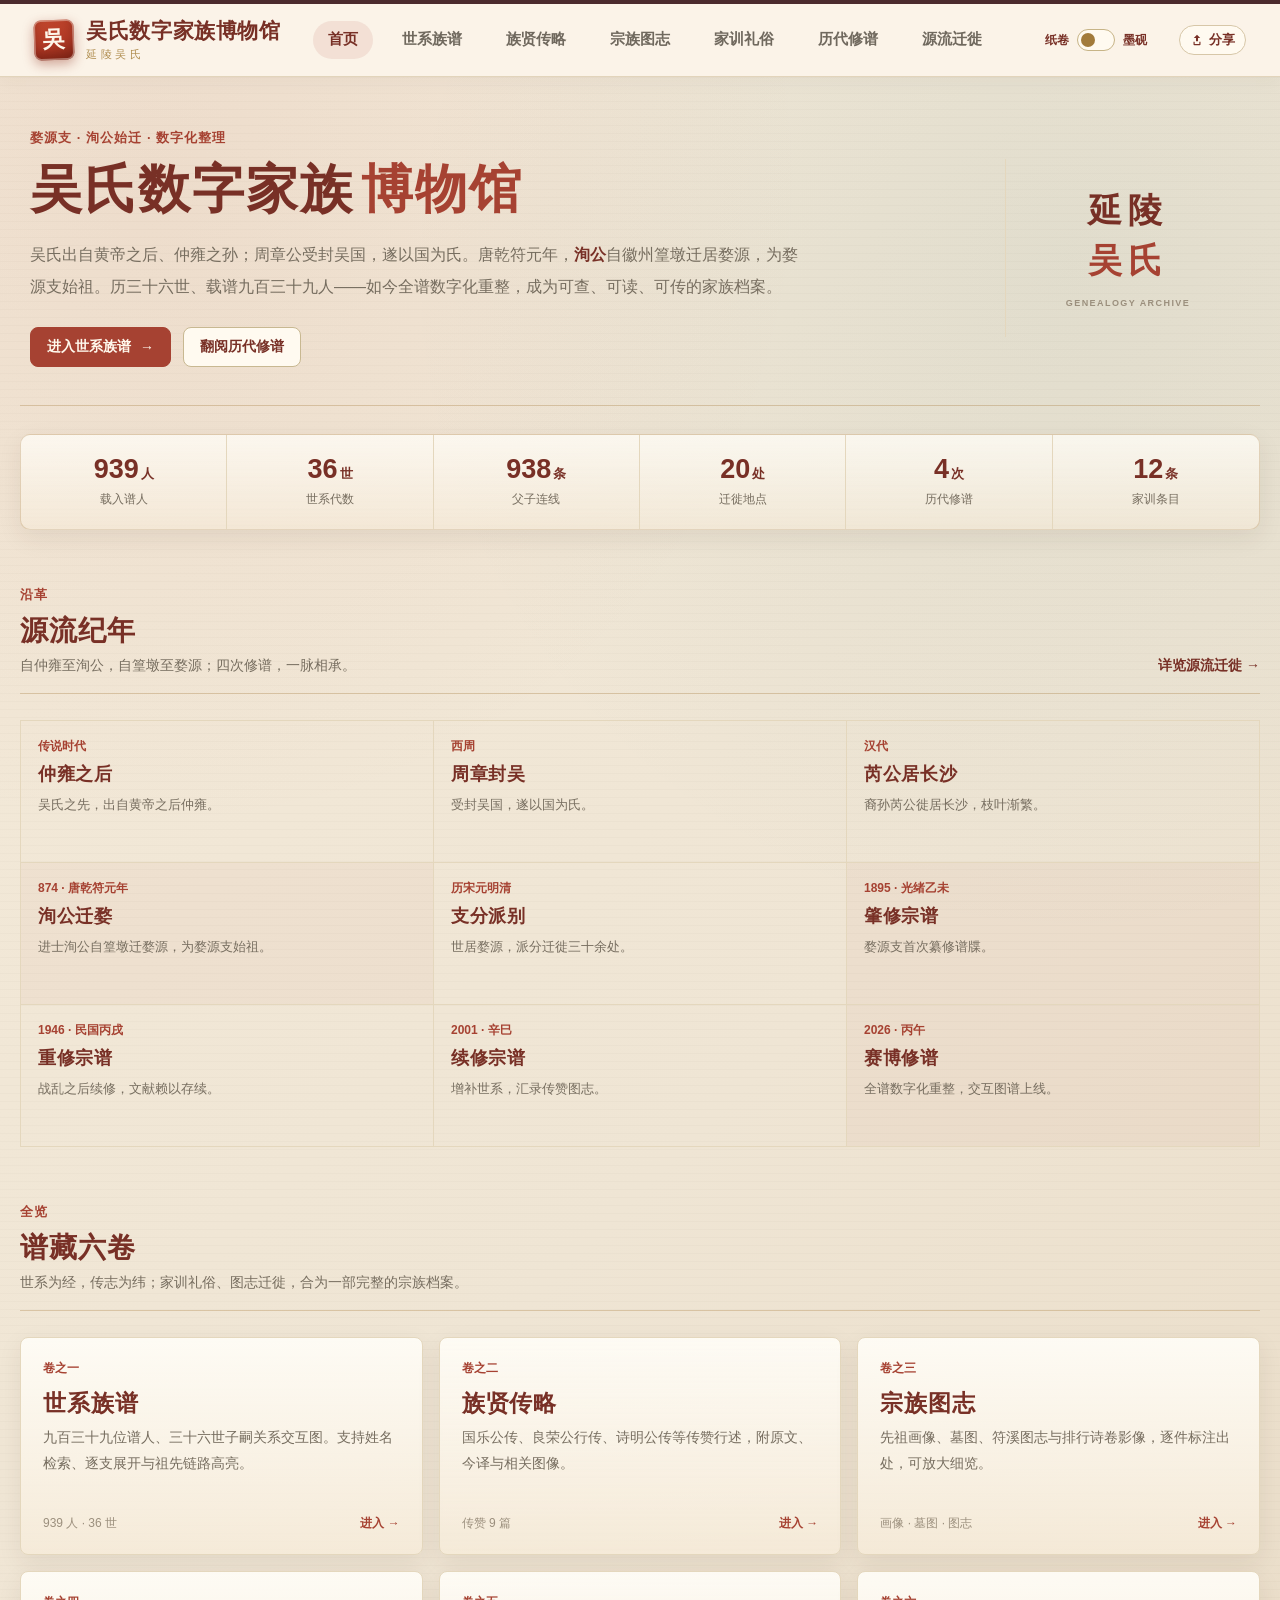
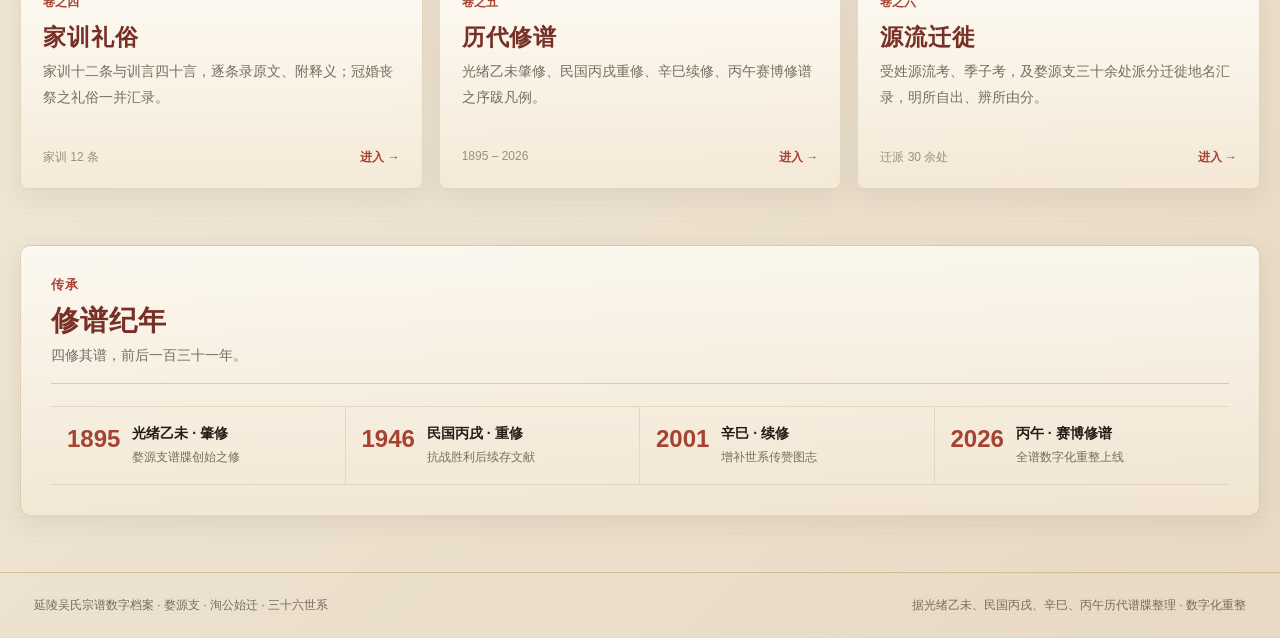
==== index.html @ 0cdc85b2 "统一两套皮肤的品牌名称与标题" ====
<!doctype html>
<html lang="zh-CN">
<head>
  <meta charset="utf-8" />
  <meta name="viewport" content="width=device-width, initial-scale=1" />
  <title>族谱人物子嗣关系交互图</title>
  <link rel="icon" href="assets/wu-genealogy-mark.svg?v=20260805" type="image/svg+xml" />
  <link rel="stylesheet" href="assets/zongpu.css?v=20260710-mobile-toolbar" />
  <link rel="stylesheet" href="assets/mobile-nav.css?v=20260818-nav-v3" />
  <link rel="stylesheet" href="assets/paper-brand.css?v=20260928" />
  <script defer src="assets/site-tools.js?v=20260928"></script>
  <script defer src="assets/skin-switcher.js?v=20260928"></script>
  <script>if (!location.search && !location.hash) location.replace("./home.html");</script>
</head>
<body>

  <header class="site-header">
    <div class="site-header-inner">
      <a class="site-brand paper-brand" href="./home.html" aria-label="吴氏数字家族博物馆首页"><span class="paper-brand-seal" aria-hidden="true">吳</span><span class="paper-brand-copy"><strong>吴氏数字家族博物馆</strong><small>延陵吴氏</small></span></a>
      <nav class="site-nav" aria-label="站点一级目录">
        <a class="nav-link" href="./home.html">首页</a><a class="nav-link active" href="./index.html?view=tree" aria-current="page">世系族谱</a><a class="nav-link" href="./biographies.html">族贤传略</a><a class="nav-link" href="./image_archive.html">宗族图志</a><a class="nav-link" href="./family_customs.html">家训礼俗</a><a class="nav-link" href="./revisions.html">历代修谱</a><a class="nav-link" href="./source_migration.html">源流迁徙</a>
      </nav>
    </div>
  </header>
  <div class="app detail-hidden" id="app">
    <aside class="sidebar" id="sidebarPane">
      <div class="side-inner">
        <div class="side-header">
          <h1>族谱人物子嗣关系交互图</h1>
          <button id="sidebarCollapseBtn" class="icon-button" title="收起人物搜索" aria-label="收起人物搜索"><span aria-hidden="true"><svg viewBox="0 0 24 24" fill="none" stroke="currentColor" stroke-width="2" stroke-linecap="round" stroke-linejoin="round"><path d="m15 18-6-6 6-6"/></svg></span></button>
        </div>
        <p>节点只显示姓名与 ID。单击任意有子嗣的节点即可展开或收起其子节点；选中人物的祖先链路会以流动线条标出。</p>
        <input id="search" class="search" placeholder="搜索姓名或 ID" autocomplete="off" />
        <div class="results" id="results"></div>
        <h2>图例</h2>
        <div class="legend">
          <span><i class="swatch"></i>父子关系</span>
          <span><i class="swatch flow"></i>选中人物的世系链路</span>
          <span><i class="swatch adoption"></i>过继关系</span>
          <span><i class="swatch warn"></i>父 ID 有多个候选时的推定连线</span>
        </div>
      </div>
    </aside>
    <main>
      <div class="canvas-meta" id="canvasMeta"></div>
      <div class="canvas-command-bar">
      <div class="canvas-actions" aria-label="画布快照下载">
        <button id="downloadPngBtn" title="下载当前展开节点的完整高清 PNG" aria-label="PNG 快照">
          <span class="button-label">PNG 快照</span>
          <span class="mobile-icon" aria-hidden="true"><svg viewBox="0 0 24 24" fill="none" stroke-width="1.35" stroke-linecap="round" stroke-linejoin="round"><rect x="4.8" y="5.4" width="14.4" height="13.2" rx="2.4"/><circle cx="8.8" cy="9.2" r="1.15"/><path d="M7.1 16.1l3.2-3.4 2.4 2.5 1.8-2.1 2.8 3"/></svg></span>
        </button>
        <button id="downloadPdfBtn" title="下载当前展开节点的完整高清 PDF" aria-label="PDF 快照">
          <span class="button-label">PDF 快照</span>
          <span class="mobile-icon" aria-hidden="true"><svg viewBox="0 0 24 24" fill="none" stroke-width="1.35" stroke-linecap="round" stroke-linejoin="round"><path d="M7.2 4.6h7.1L18.8 9v10.4H7.2z"/><path d="M14.3 4.6V9h4.5"/><path d="M9.6 12.6h5.4"/><path d="M9.6 15.4h4.2"/></svg></span>
        </button>
      </div>
      <span class="mobile-command-divider" aria-hidden="true"></span>
      <div class="toolbar canvas-toolbar" aria-label="画布操作">
        <button id="viewModeBtn" title="切换为自上而下的纵向展开视图" aria-label="切换视图" aria-pressed="false">
          <span class="button-label">纵向视图</span>
          <span class="mobile-icon" aria-hidden="true"><svg viewBox="0 0 24 24" fill="none" stroke-width="1.8" stroke-linecap="round" stroke-linejoin="round"><rect x="9" y="3.5" width="6" height="4" rx="1.2"/><rect x="4" y="16.5" width="6" height="4" rx="1.2"/><rect x="14" y="16.5" width="6" height="4" rx="1.2"/><path d="M12 7.5v5.5"/><path d="M7 16.5V13h10v3.5"/></svg></span>
        </button>
        <button id="fitBtn" title="让当前可见图谱适配画布" aria-label="适配画布">
          <span class="button-label">适配</span>
          <span class="mobile-icon" aria-hidden="true"><svg viewBox="0 0 24 24" fill="none" stroke-width="1.8" stroke-linecap="round" stroke-linejoin="round"><path d="M8 4H5.8A1.8 1.8 0 0 0 4 5.8V8"/><path d="M16 4h2.2A1.8 1.8 0 0 1 20 5.8V8"/><path d="M20 16v2.2a1.8 1.8 0 0 1-1.8 1.8H16"/><path d="M8 20H5.8A1.8 1.8 0 0 1 4 18.2V16"/><rect x="8.2" y="8.2" width="7.6" height="7.6" rx="1.3"/></svg></span>
        </button>
        <button id="stepExpandBtn" title="按世代顺序逐级展开下一代节点" aria-label="逐级展开">
          <span class="button-label">逐级展开</span>
          <span class="mobile-icon" aria-hidden="true"><svg viewBox="0 0 24 24" fill="none" stroke-width="1.8" stroke-linecap="round" stroke-linejoin="round"><path d="M5 6.5h8"/><path d="M5 12h11"/><path d="M5 17.5h8"/><path d="M16 8.5l3.5 3.5-3.5 3.5"/></svg></span>
        </button>
        <button id="expandBtn" title="展开所有人物节点" aria-label="展开全部">
          <span class="button-label">展开全部</span>
          <span class="mobile-icon" aria-hidden="true"><svg viewBox="0 0 24 24" fill="none" stroke-width="1.8" stroke-linecap="round" stroke-linejoin="round"><path d="M12 5v14"/><path d="M5 12h14"/><path d="M7.5 7.5l-3-3h5.2"/><path d="M16.5 7.5l3-3h-5.2"/><path d="M7.5 16.5l-3 3h5.2"/><path d="M16.5 16.5l3 3h-5.2"/></svg></span>
        </button>
        <button id="collapseBtn" title="折叠到前几代" aria-label="折叠">
          <span class="button-label">折叠</span>
          <span class="mobile-icon" aria-hidden="true"><svg viewBox="0 0 24 24" fill="none" stroke-width="1.8" stroke-linecap="round" stroke-linejoin="round"><path d="M7 12h10"/><path d="M10 8H6V4"/><path d="M14 8h4V4"/><path d="M10 16H6v4"/><path d="M14 16h4v4"/></svg></span>
        </button>
        <button id="rootBtn" title="回到总根节点" aria-label="总览">
          <span class="button-label">总览</span>
          <span class="mobile-icon" aria-hidden="true"><svg viewBox="0 0 24 24" fill="none" stroke-width="1.8" stroke-linecap="round" stroke-linejoin="round"><path d="M4.5 11.5 12 5l7.5 6.5"/><path d="M6.5 10.5v8h11v-8"/><path d="M10 18.5v-5h4v5"/></svg></span>
        </button>
      </div>
      </div>
      <button id="sidebarOpenBtn" class="sidebar-open icon-button" title="打开人物搜索" aria-label="打开人物搜索">
        <span class="sidebar-open-arrow" aria-hidden="true">›</span>
        <span class="sidebar-open-search" aria-hidden="true"><svg viewBox="0 0 24 24" fill="none" stroke="currentColor" stroke-width="2" stroke-linecap="round" stroke-linejoin="round"><circle cx="11" cy="11" r="8"/><path d="m21 21-4.3-4.3"/></svg></span>
      </button>
      <svg id="chart" role="img" aria-label="族谱人物子嗣关系图">
        <g id="viewport"></g>
      </svg>
    </main>
    <aside class="detail" id="detailPane">
      <div class="side-inner">
        <div class="detail-heading">
          <div class="detail-tags" id="detailTags" hidden></div>
          <h1 id="detailTitle">请选择人物</h1>
          <p id="detailMeta">点击图中人物后，这里显示用于核对关系的最小信息。</p>
        </div>
        <div class="lineage-trail" id="detailLineage" hidden></div>
        <div class="stats overview-stats" id="overviewStats" hidden></div>
        <div class="longevity-records" id="longevityRecordsPanel" hidden></div>
        <div class="daughter-records" id="daughterRecordsPanel" hidden></div>
        <div class="overview-list" id="spouseSurnamePanel" hidden></div>
        <div class="overview-chart" id="generationChart" hidden></div>
        <div id="detailNotice"></div>
        <div class="detail-actions" id="detailActions" hidden></div>
        <dl id="detailFields"></dl>
      </div>
    </aside>
  </div>
  <div class="hover-card" id="hoverCard" role="tooltip"></div>
  <div class="modal-backdrop" id="migrationModal" hidden>
    <div class="migration-modal" role="dialog" aria-modal="true" aria-labelledby="migrationModalTitle">
      <div class="modal-header">
        <div>
          <h1 id="migrationModalTitle">子孙迁移分布散落地</h1>
          <p>根据“葬地/向”和“事迹”字段中可识别的迁居、任职、葬地等信息做示意统计。</p>
        </div>
        <button id="migrationCloseBtn" class="icon-button" title="关闭迁徙地图" aria-label="关闭迁徙地图"><span aria-hidden="true">×</span></button>
      </div>
      <div class="migration-layout">
        <section class="migration-map-card">
          <div class="migration-map-toolbar">
            <p>滚轮缩放、按住拖拽平移；点击圆点查看人物明细。</p>
            <div class="map-tools" aria-label="地图缩放工具">
              <button class="map-tool" id="migrationZoomOutBtn" title="缩小地图" aria-label="缩小地图">−</button>
              <span class="map-scale-indicator" id="migrationZoomLabel">100%</span>
              <button class="map-tool" id="migrationZoomInBtn" title="放大地图" aria-label="放大地图">+</button>
              <button class="map-tool" id="migrationResetMapBtn" title="重置地图视图" aria-label="重置地图视图">⟲</button>
            </div>
          </div>
          <div class="migration-map" id="migrationMap"></div>
          <p class="chart-note">圆点大小代表该地点关联记录数量。底图为本地中国地图示意轮廓，不调用在线地图服务。</p>
        </section>
        <aside class="migration-detail-card">
          <div>
            <h2 id="migrationPlaceTitle">请选择地点</h2>
            <div class="migration-summary" id="migrationSummary"></div>
          </div>
          <div class="migration-records" id="migrationRecords"></div>
        </aside>
      </div>
    </div>
  </div>

  <script src="assets/zongpu-data.js"></script>
  <script src="assets/zongpu-app.js?v=20260928"></script>
</body>
</html>
---- assets/zongpu.css ----
:root {
      --bg: #efe5d4;
      --canvas: #f6efdf;
      --paper: #fbf6ea;
      --paper-strong: #fffaf0;
      --paper-warm: #f7ecda;
      --ink: #241b14;
      --muted: #766d5f;
      --muted-2: #9b8f7d;
      --panel: #fffaf0;
      --line: #c8b891;
      --line-soft: #e4d7bd;
      --line-strong: #963f2f;
      --accent: #a64232;
      --accent-dark: #783026;
      --accent-2: #286a66;
      --accent-2-soft: #e7f2ef;
      --adoption: #88b8b3;
      --warn: #b56a1c;
      --copper: #b89461;
      --shadow: 0 18px 42px rgba(60, 44, 24, 0.14);
      --shadow-soft: 0 8px 24px rgba(60, 44, 24, 0.09);
      --radius: 10px;
      --font-serif: "Microsoft YaHei", "PingFang SC", "Hiragino Sans GB", "Noto Sans CJK SC", "Source Han Sans SC", Arial, sans-serif;
    }

    * { box-sizing: border-box; }
    body {
      margin: 0;
      display: flex;
      flex-direction: column;
      height: 100vh;
      font-family: var(--font-serif);
      color: var(--ink);
      background:
        radial-gradient(circle at 12% 8%, rgba(166, 66, 50, .08), transparent 28%),
        radial-gradient(circle at 84% 12%, rgba(40, 106, 102, .08), transparent 30%),
        repeating-linear-gradient(0deg, rgba(80, 59, 33, .025) 0 1px, transparent 1px 8px),
        linear-gradient(135deg, #f4ead9 0%, var(--bg) 52%, #e8dac4 100%);
      overflow: hidden;
      overscroll-behavior: none;
    }

    .site-header {
      position: relative;
      z-index: 12;
      flex: 0 0 auto;
      border-top: 4px solid #4b2a2d;
      border-bottom: 1px solid rgba(209, 190, 156, .58);
      background: #fbf3e8;
      box-shadow: 0 6px 16px rgba(60, 44, 24, .035);
    }

    .site-header-inner {
      display: flex;
      align-items: center;
      gap: 32px;
      min-height: 72px;
      padding: 14px 34px 15px;
    }

    .site-brand {
      flex: 0 0 auto;
      color: var(--accent-dark);
      font-size: 24px;
      font-weight: 820;
      letter-spacing: .03em;
      white-space: nowrap;
    }

    .app {
      display: grid;
      --sidebar-width: 315px;
      --detail-width: 300px;
      grid-template-columns: var(--sidebar-width) minmax(0, 1fr) var(--detail-width);
      grid-template-rows: minmax(0, 1fr);
      flex: 1 1 auto;
      min-height: 0;
      background: rgba(251, 246, 234, .78);
    }

    .app.detail-hidden {
      --detail-width: 0;
    }

    .app.root-detail:not(.detail-hidden) {
      --detail-width: 500px;
    }

    .app.sidebar-hidden {
      --sidebar-width: 0;
    }

    aside {
      background:
        linear-gradient(180deg, rgba(255, 253, 247, .92), rgba(247, 236, 218, .78)),
        repeating-linear-gradient(90deg, rgba(116, 88, 48, .025) 0 1px, transparent 1px 7px),
        var(--panel);
      border-right: 1px solid var(--line-soft);
      box-shadow: var(--shadow);
      z-index: 3;
      overflow: auto;
    }

    .detail {
      border-right: 0;
      border-left: 1px solid var(--line-soft);
      box-shadow: -16px 0 38px rgba(61, 45, 25, .08);
    }

    .app.detail-hidden .detail {
      display: none;
    }

    .app.sidebar-hidden .sidebar {
      visibility: hidden;
      pointer-events: none;
      overflow: hidden;
    }

    .side-inner { padding: 22px 20px 30px; }

    .side-header {
      display: flex;
      align-items: flex-start;
      gap: 10px;
      padding-bottom: 12px;
      border-bottom: 1px solid rgba(184, 148, 97, .3);
    }

    .side-header h1 {
      flex: 1;
    }

    .sidebar .side-header h1 {
      color: var(--accent-dark);
    }

    .site-nav {
      display: flex;
      flex-wrap: wrap;
      gap: 14px;
      margin: 0;
      padding: 0;
    }

    .site-nav a,
    .site-nav button {
      appearance: none;
      position: relative;
      display: inline-flex;
      align-items: center;
      justify-content: center;
      min-height: 38px;
      padding: 9px 15px;
      border: 1px solid transparent;
      border-radius: 999px;
      background: transparent;
      color: rgba(88, 82, 71, .86);
      font: inherit;
      font-size: 15px;
      font-weight: 760;
      line-height: 1;
      text-decoration: none;
      white-space: nowrap;
      letter-spacing: 0;
      box-shadow: none;
      transition: color .18s ease, background .18s ease, border-color .18s ease;
    }

    .site-nav a:hover {
      border-color: transparent;
      background: rgba(166, 66, 50, .06);
      color: var(--accent-dark);
    }

    .site-nav a.active {
      border-color: transparent;
      background: rgba(166, 66, 50, .10);
      color: var(--accent-dark);
    }

    .site-nav button {
      cursor: default;
      opacity: .78;
    }

    .detail .side-inner {
      padding: 24px 28px 32px;
    }

    .app.root-detail .detail .side-inner {
      padding-right: 32px;
      padding-left: 32px;
    }

    .detail-heading {
      position: relative;
      margin-bottom: 18px;
      padding-bottom: 14px;
    }

    .detail-heading::after {
      content: "";
      position: absolute;
      left: 0;
      bottom: 0;
      width: 54px;
      height: 3px;
      border-radius: 999px;
      background: linear-gradient(90deg, var(--accent), rgba(184, 148, 97, .46));
    }

    .detail-tags {
      display: flex;
      flex-wrap: wrap;
      align-items: center;
      gap: 10px;
      margin-bottom: 16px;
    }

    .detail-tags[hidden] {
      display: none;
    }

    .detail-tag {
      display: inline-flex;
      align-items: center;
      min-height: 28px;
      padding: 5px 12px;
      border-radius: 999px;
      font-size: 13px;
      font-weight: 760;
      line-height: 1;
      white-space: nowrap;
    }

    .detail-tag.generation {
      background: var(--accent-2);
      color: #fffaf0;
      box-shadow: 0 6px 14px rgba(40, 106, 102, .16);
    }

    .detail-tag.id {
      background: rgba(142, 154, 170, .12);
      color: #8896a7;
      font-family: var(--font-serif);
      letter-spacing: .01em;
    }

    #detailTitle {
      margin-bottom: 10px;
      padding-bottom: 0;
      color: var(--ink);
    }

    #detailMeta {
      margin: 0;
      color: var(--muted);
      font-size: 14px;
      line-height: 1.6;
    }

    .lineage-trail {
      display: flex;
      flex-wrap: wrap;
      align-items: center;
      gap: 7px 9px;
      margin: 4px 0 18px;
      padding: 12px 0 14px;
      border-top: 1px solid rgba(184, 148, 97, .26);
    }

    .lineage-trail[hidden] {
      display: none;
    }

    .detail-actions {
      display: flex;
      align-items: center;
      gap: 10px;
      margin: 14px 0 22px;
    }

    .detail-actions[hidden] {
      display: none;
    }

    .biography-link {
      display: inline-flex;
      align-items: center;
      justify-content: center;
      gap: 8px;
      flex: 1 1 0;
      min-width: 0;
      min-height: 40px;
      max-width: 100%;
      padding: 9px 12px;
      border: 1px solid rgba(166, 66, 50, .12);
      border-radius: 999px;
      background: rgba(166, 66, 50, .10);
      color: var(--accent-dark);
      font-size: 13px;
      font-weight: 760;
      line-height: 1.35;
      text-decoration: none;
      box-shadow: none;
      transition: border-color .18s ease, background .18s ease, transform .18s ease, box-shadow .18s ease;
    }

    .biography-link span {
      flex: 0 0 auto;
      min-width: 0;
      overflow: hidden;
      color: currentColor;
      font-size: 13px;
      font-weight: 780;
      text-overflow: ellipsis;
      white-space: nowrap;
    }

    .biography-link strong {
      min-width: 0;
      overflow: hidden;
      color: currentColor;
      font-weight: 780;
      text-overflow: ellipsis;
      white-space: nowrap;
    }

    .biography-link::after {
      content: "";
      flex: 0 0 auto;
      width: 8px;
      height: 8px;
      border-top: 1.4px solid currentColor;
      border-right: 1.4px solid currentColor;
      opacity: .72;
      transform: rotate(45deg) translate(-1px, 1px);
    }

    .biography-link:hover {
      border-color: rgba(166, 66, 50, .20);
      background: rgba(166, 66, 50, .14);
      box-shadow: 0 8px 18px rgba(166, 66, 50, .055);
      transform: translateY(-1px);
    }

    .biography-link:focus-visible {
      outline: 2px solid rgba(166, 66, 50, .24);
      outline-offset: 3px;
    }

    .lineage-chip {
      appearance: none;
      min-height: 0;
      padding: 0;
      border: 0;
      border-radius: 0;
      background: transparent;
      box-shadow: none;
      color: var(--accent-2);
      font-size: 13px;
      font-weight: 680;
      line-height: 1.45;
      cursor: pointer;
      white-space: nowrap;
    }

    .lineage-chip:hover {
      color: var(--accent);
      background: transparent;
      border: 0;
      transform: none;
    }

    .lineage-chip.current {
      color: var(--ink);
      cursor: default;
    }

    .lineage-chip.current:hover {
      color: var(--ink);
    }

    .lineage-separator {
      color: #92a0ad;
      font-size: 15px;
      line-height: 1;
      user-select: none;
    }

    .icon-button {
      display: inline-grid;
      place-items: center;
      width: 32px;
      height: 32px;
      flex: 0 0 auto;
      min-height: 32px;
      padding: 0;
      border-radius: 9px;
      line-height: 1;
    }

    .icon-button span {
      display: grid;
      place-items: center;
      width: 100%;
      height: 100%;
      font-size: 18px;
      line-height: 32px;
      color: var(--accent);
      font-family: Arial, "Helvetica Neue", sans-serif;
      font-weight: 700;
      transform: translateY(-.5px);
    }

    #sidebarCollapseBtn span,
    #sidebarOpenBtn span {
      transform: translateY(-.5px);
    }

    #sidebarOpenBtn .sidebar-open-search {
      display: none;
    }

    #sidebarOpenBtn .sidebar-open-search svg {
      width: 18px;
      height: 18px;
    }

    #sidebarCollapseBtn svg {
      width: 18px;
      height: 18px;
    }

    aside::-webkit-scrollbar,
    .migration-records::-webkit-scrollbar {
      width: 8px;
      height: 8px;
    }

    aside::-webkit-scrollbar-thumb,
    .migration-records::-webkit-scrollbar-thumb {
      border-radius: 999px;
      background: rgba(184, 148, 97, .38);
    }

    aside::-webkit-scrollbar-track,
    .migration-records::-webkit-scrollbar-track {
      background: rgba(247, 236, 218, .52);
    }

    h1 {
      margin: 0 0 10px;
      font-size: 22px;
      line-height: 1.25;
      letter-spacing: 0;
      color: var(--ink);
    }

    h2 {
      margin: 22px 0 10px;
      font-size: 14px;
      letter-spacing: 0;
      color: var(--accent);
      font-weight: 760;
    }

    p {
      margin: 8px 0;
      color: var(--muted);
      font-size: 13px;
      line-height: 1.65;
    }

    .stats {
      display: grid;
      grid-template-columns: repeat(2, minmax(0, 1fr));
      gap: 10px;
      margin: 16px 0;
    }

    .overview-stats[hidden] {
      display: none;
    }

    .overview-chart[hidden] {
      display: none;
    }

    .longevity-records[hidden],
    .overview-list[hidden],
    .daughter-records[hidden] {
      display: none;
    }

    .stat {
      position: relative;
      overflow: hidden;
      border: 1px solid var(--line-soft);
      border-radius: var(--radius);
      padding: 12px 13px;
      background:
        linear-gradient(180deg, rgba(255, 253, 247, .92), rgba(250, 242, 225, .9)),
        var(--paper-strong);
      min-height: 72px;
      box-shadow: 0 1px 0 rgba(255, 255, 255, .74) inset, var(--shadow-soft);
    }

    .stat::before {
      content: "";
      position: absolute;
      left: 0;
      top: 0;
      right: 0;
      height: 3px;
      background: linear-gradient(90deg, var(--accent), rgba(184, 148, 97, .42));
      opacity: .78;
    }

    .stat strong {
      display: block;
      font-size: 21px;
      line-height: 1.1;
      color: var(--ink);
    }

    .stat span {
      display: block;
      margin-top: 5px;
      color: var(--muted);
      font-size: 12px;
    }

    .stat-button {
      width: 100%;
      text-align: left;
      appearance: none;
    }

    .stat-button strong,
    .stat-button span,
    .stat-button em {
      pointer-events: none;
    }

    .stat-button:hover {
      background:
        linear-gradient(180deg, #fff8e9, #f8ead2);
      border-color: rgba(166, 66, 50, .42);
      color: var(--ink);
    }

    .stat-hint {
      display: block;
      margin-top: 4px;
      color: var(--accent-2);
      font-size: 11px;
      font-style: normal;
    }

    .overview-chart {
      border-top: 1px solid var(--line-soft);
      padding: 16px 0 8px;
      margin: 6px 0 14px;
      position: relative;
    }

    .overview-chart h2 {
      margin-top: 0;
    }

    .overview-chart svg {
      width: 100%;
      height: auto;
      min-height: 170px;
      background:
        linear-gradient(rgba(184, 148, 97, .045) 1px, transparent 1px),
        linear-gradient(90deg, rgba(184, 148, 97, .045) 1px, transparent 1px),
        var(--paper-strong);
      background-size: 24px 24px;
      border: 1px solid var(--line-soft);
      border-radius: var(--radius);
      cursor: default;
      touch-action: auto;
      box-shadow: inset 0 0 0 1px rgba(255, 255, 255, .55);
    }

    .chart-axis {
      stroke: #d1c09d;
      stroke-width: 1;
    }

    .chart-grid {
      stroke: var(--line-soft);
      stroke-width: 1;
      opacity: .72;
    }

    .chart-line {
      fill: none;
      stroke: var(--accent-2);
      stroke-width: 2.5;
      stroke-linecap: round;
      stroke-linejoin: round;
    }

    .chart-point {
      fill: #fffdf8;
      stroke: var(--accent-2);
      stroke-width: 2;
      transition: fill .12s ease, stroke-width .12s ease;
    }

    .chart-point.chart-active {
      fill: var(--accent);
      stroke-width: 3;
    }

    .chart-hit {
      fill: transparent;
      cursor: pointer;
      pointer-events: all;
    }

    .chart-crosshair {
      stroke: var(--accent);
      stroke-width: 1.2;
      stroke-dasharray: 4 4;
      opacity: 0;
      pointer-events: none;
      transition: opacity .12s ease;
    }

    .chart-crosshair.visible {
      opacity: .75;
    }

    .chart-label {
      fill: var(--muted);
      font-size: 10px;
      letter-spacing: 0;
    }

    .chart-tooltip {
      position: absolute;
      z-index: 2;
      display: none;
      min-width: 96px;
      padding: 7px 9px;
      border: 1px solid var(--line);
      border-radius: 8px;
      background: rgba(255, 250, 240, .98);
      box-shadow: var(--shadow-soft);
      color: var(--muted);
      font-size: 12px;
      pointer-events: none;
    }

    .chart-tooltip.visible {
      display: block;
    }

    .chart-tooltip strong {
      display: block;
      color: var(--ink);
      font-size: 14px;
      line-height: 1.25;
    }

    .chart-note {
      margin: 8px 0 0;
      color: var(--muted);
      font-size: 12px;
      line-height: 1.45;
    }

    .longevity-records,
    .overview-list,
    .daughter-records {
      border-top: 1px solid var(--line-soft);
      padding: 14px 0 8px;
      margin: 4px 0 12px;
    }

    .longevity-records h2,
    .overview-list h2,
    .daughter-records h2 {
      margin-top: 0;
    }

    .surname-ranks {
      display: grid;
      gap: 8px;
    }

    .surname-rank {
      display: grid;
      grid-template-columns: 42px minmax(0, 1fr) 32px;
      align-items: center;
      gap: 8px;
      color: var(--muted);
      font-size: 12px;
    }

    .surname-rank b {
      color: var(--ink);
      font-size: 14px;
    }

    .surname-bar {
      height: 8px;
      overflow: hidden;
      border-radius: 999px;
      background: #e6d8bc;
    }

    .surname-bar i {
      display: block;
      height: 100%;
      border-radius: inherit;
      background: var(--accent-2);
    }

    .daughter-table {
      display: grid;
      gap: 6px;
      margin-top: 10px;
    }

    .daughter-row {
      display: grid;
      grid-template-columns: 40px minmax(0, 1fr) 42px;
      gap: 8px;
      padding: 8px;
      border: 1px solid var(--line-soft);
      border-radius: 8px;
      background: rgba(255, 250, 240, .82);
      font-size: 12px;
    }

    .daughter-row.header {
      padding: 0 4px;
      border: 0;
      background: transparent;
      color: var(--muted);
      font-size: 11px;
    }

    .daughter-person b {
      display: block;
      color: var(--ink);
      font-size: 13px;
    }

    .daughter-person small {
      display: block;
      color: var(--muted);
      font-size: 11px;
    }

    .daughter-count {
      color: var(--accent-2);
      font-weight: 700;
      text-align: right;
    }

    .daughter-bio {
      grid-column: 1 / -1;
      color: var(--muted);
      line-height: 1.45;
      white-space: pre-wrap;
      overflow-wrap: anywhere;
    }

    .longevity-table {
      display: grid;
      gap: 6px;
      margin-top: 10px;
    }

    .longevity-row {
      display: grid;
      grid-template-columns: 42px minmax(0, 1fr) 50px;
      gap: 8px;
      padding: 8px;
      border: 1px solid var(--line-soft);
      border-radius: 8px;
      background: rgba(255, 250, 240, .82);
      font-size: 12px;
    }

    .longevity-row.header {
      padding: 0 4px;
      border: 0;
      background: transparent;
      color: var(--muted);
      font-size: 11px;
    }

    .longevity-person b {
      display: block;
      color: var(--ink);
      font-size: 13px;
    }

    .longevity-person small {
      display: block;
      color: var(--muted);
      font-size: 11px;
    }

    .longevity-age {
      color: var(--accent-2);
      font-weight: 700;
      text-align: right;
    }

    .longevity-life {
      grid-column: 1 / -1;
      color: var(--muted);
      line-height: 1.45;
      overflow-wrap: anywhere;
    }

    .modal-backdrop[hidden] {
      display: none;
    }

    .modal-backdrop {
      position: fixed;
      inset: 0;
      z-index: 30;
      display: grid;
      place-items: center;
      padding: 20px;
      background:
        radial-gradient(circle at 50% 25%, rgba(166, 66, 50, .12), transparent 34%),
        rgba(31, 24, 18, .42);
      backdrop-filter: blur(2px);
    }

    .migration-modal {
      width: min(1120px, calc(100vw - 40px));
      height: min(760px, calc(100vh - 40px));
      display: grid;
      grid-template-rows: auto minmax(0, 1fr);
      border: 1px solid var(--line);
      border-radius: 14px;
      background:
        linear-gradient(180deg, rgba(255, 250, 240, .97), rgba(248, 239, 224, .96)),
        var(--panel);
      box-shadow: 0 28px 80px rgba(25, 19, 13, .28);
      overflow: hidden;
    }

    .modal-header {
      display: flex;
      align-items: flex-start;
      justify-content: space-between;
      gap: 14px;
      padding: 20px 22px 16px;
      border-bottom: 1px solid var(--line-soft);
      background: linear-gradient(90deg, rgba(166, 66, 50, .045), transparent 56%);
    }

    .modal-header h1 {
      margin-bottom: 4px;
    }

    .modal-header p {
      margin: 0;
    }

    .migration-layout {
      min-height: 0;
      display: grid;
      grid-template-columns: minmax(0, 1.35fr) minmax(320px, .65fr);
      gap: 14px;
      padding: 16px;
      overflow: hidden;
    }

    .migration-map-card,
    .migration-detail-card {
      min-height: 0;
      border: 1px solid var(--line-soft);
      border-radius: 12px;
      background:
        linear-gradient(180deg, rgba(255, 253, 247, .78), rgba(248, 239, 224, .82)),
        var(--paper-strong);
      overflow: hidden;
      box-shadow: var(--shadow-soft);
    }

    .migration-map-card {
      display: grid;
      grid-template-rows: auto minmax(0, 1fr) auto;
      padding: 12px;
      gap: 10px;
    }

    .migration-map-toolbar {
      display: flex;
      align-items: center;
      justify-content: space-between;
      gap: 10px;
      min-width: 0;
    }

    .migration-map-toolbar p {
      margin: 0;
      color: var(--muted);
      font-size: 12px;
      line-height: 1.35;
    }

    .map-tools {
      display: flex;
      align-items: center;
      gap: 6px;
      flex: none;
    }

    .map-tool {
      min-width: 34px;
      height: 32px;
      border: 1px solid var(--line);
      border-radius: 9px;
      background: var(--paper-strong);
      color: var(--accent);
      font-size: 15px;
      font-weight: 750;
      cursor: pointer;
    }

    .map-tool:hover {
      background: #fff4df;
    }

    .migration-map {
      min-height: 0;
      overflow: hidden;
      background:
        radial-gradient(circle at 62% 42%, rgba(40, 106, 102, .06), transparent 32%),
        linear-gradient(rgba(115, 95, 62, .04) 1px, transparent 1px),
        linear-gradient(90deg, rgba(115, 95, 62, .04) 1px, transparent 1px),
        #f7efdf;
      background-size: 34px 34px;
      border: 1px solid var(--line-soft);
      border-radius: 10px;
    }

    .migration-map svg {
      width: 100%;
      height: 100%;
      min-height: 440px;
      cursor: grab;
      touch-action: none;
      user-select: none;
    }

    .migration-map.is-panning svg {
      cursor: grabbing;
    }

    .map-frame {
      fill: rgba(255, 250, 240, .72);
      stroke: #d8c7a6;
      stroke-width: 1;
    }

    .map-region {
      fill: rgba(197, 184, 159, .18);
      stroke: rgba(191, 174, 145, .62);
      stroke-width: 1;
      vector-effect: non-scaling-stroke;
    }

    .map-country {
      fill: rgba(228, 218, 195, .45);
      stroke: rgba(151, 129, 92, .52);
      stroke-width: 1.25;
      vector-effect: non-scaling-stroke;
    }

    .map-island {
      fill: rgba(228, 218, 195, .4);
      stroke: rgba(151, 129, 92, .45);
      stroke-width: 1;
      vector-effect: non-scaling-stroke;
    }

    .map-region-label {
      fill: #aa9a82;
      font-size: 12px;
      font-weight: 650;
      letter-spacing: 0;
      pointer-events: none;
      paint-order: stroke;
      stroke: #f7efdf;
      stroke-width: 4px;
      stroke-linejoin: round;
    }

    .map-scale-indicator {
      font-variant-numeric: tabular-nums;
      min-width: 48px;
      text-align: center;
      color: var(--muted);
      font-size: 12px;
    }

    .migration-place {
      cursor: pointer;
    }

    .migration-place circle {
      fill: rgba(37, 95, 99, .74);
      stroke: #fffaf0;
      stroke-width: 2.5;
      vector-effect: non-scaling-stroke;
      filter: drop-shadow(0 4px 8px rgba(37, 95, 99, .18));
      transition: fill .14s ease, stroke .14s ease, transform .14s ease;
    }

    .migration-place:hover circle,
    .migration-place.active circle {
      fill: var(--accent);
      stroke: #fff4df;
    }

    .migration-place text {
      fill: var(--ink);
      font-size: 12px;
      font-weight: 650;
      paint-order: stroke;
      stroke: #fffaf0;
      stroke-width: 4px;
      stroke-linejoin: round;
      pointer-events: none;
    }

    .migration-detail-card {
      display: grid;
      grid-template-rows: auto minmax(0, 1fr);
      padding: 14px;
    }

    .migration-detail-card h2 {
      margin-top: 0;
    }

    .migration-summary {
      display: grid;
      grid-template-columns: repeat(2, minmax(0, 1fr));
      gap: 8px;
      margin: 10px 0 12px;
    }

    .migration-summary span {
      border: 1px solid var(--line-soft);
      border-radius: 9px;
      padding: 8px;
      background: rgba(255, 250, 240, .82);
      color: var(--muted);
      font-size: 12px;
    }

    .migration-summary b {
      display: block;
      color: var(--ink);
      font-size: 16px;
      line-height: 1.2;
    }

    .migration-records {
      min-height: 0;
      display: grid;
      align-content: start;
      gap: 7px;
      overflow: auto;
      padding-right: 3px;
    }

    .migration-record {
      border: 1px solid var(--line-soft);
      border-radius: 9px;
      padding: 8px;
      background: rgba(255, 250, 240, .82);
      font-size: 12px;
    }

    .migration-record b {
      display: block;
      color: var(--ink);
      font-size: 13px;
    }

    .migration-record small {
      display: block;
      margin: 2px 0 6px;
      color: var(--muted);
    }

    .migration-record em {
      display: inline-block;
      margin-right: 5px;
      padding: 1px 5px;
      border-radius: 999px;
      background: var(--accent-2-soft);
      color: var(--accent-2);
      font-size: 11px;
      font-style: normal;
    }

    .migration-record p {
      margin: 6px 0 0;
      font-size: 12px;
      line-height: 1.45;
    }

    @media (max-width: 980px) {
      .migration-modal {
        height: min(860px, calc(100vh - 28px));
      }
      .migration-layout {
        grid-template-columns: 1fr;
        grid-template-rows: minmax(360px, .95fr) minmax(260px, .75fr);
      }
      .migration-map svg {
        min-height: 340px;
      }
    }

    .toolbar {
      display: flex;
      flex-wrap: wrap;
      gap: 8px;
      margin: 14px 0;
    }

    .canvas-toolbar {
      position: absolute;
      top: 14px;
      right: 18px;
      z-index: 2;
      display: flex;
      flex-wrap: wrap;
      justify-content: flex-end;
      gap: 8px;
      max-width: min(560px, calc(100% - 290px));
      margin: 0;
      padding: 7px;
      background:
        linear-gradient(180deg, rgba(255, 250, 240, .94), rgba(247, 236, 218, .9));
      border: 1px solid var(--line-soft);
      border-radius: 12px;
      box-shadow: var(--shadow);
      backdrop-filter: blur(6px);
    }

    .canvas-toolbar button {
      min-height: 30px;
      padding: 5px 12px;
      font-size: 12px;
      background: rgba(255, 250, 240, .88);
    }

    .canvas-toolbar button[aria-pressed="true"] {
      border-color: var(--accent);
      background: #fff4df;
      color: var(--accent);
      box-shadow: 0 0 0 2px rgba(166, 66, 50, .08) inset;
    }

    .canvas-toolbar button:disabled {
      cursor: default;
      opacity: .46;
      box-shadow: none;
    }

    button, input { font: inherit; }

    button {
      border: 1px solid var(--line);
      background:
        linear-gradient(180deg, rgba(255, 250, 240, .96), rgba(247, 236, 218, .88));
      color: var(--ink);
      border-radius: 10px;
      padding: 8px 10px;
      cursor: pointer;
      min-height: 36px;
      white-space: nowrap;
      box-shadow: 0 1px 0 rgba(255, 255, 255, .66) inset;
      transition: border-color .14s ease, color .14s ease, background .14s ease, transform .14s ease;
    }

    button:hover {
      border-color: var(--accent);
      color: var(--accent);
      background: #fff4df;
      transform: translateY(-1px);
    }

    .search {
      width: 100%;
      border: 1px solid var(--line);
      border-radius: 12px;
      padding: 11px 12px;
      background:
        linear-gradient(180deg, rgba(255, 253, 248, .96), rgba(255, 248, 235, .9));
      color: var(--ink);
      outline: none;
      box-shadow: 0 1px 0 rgba(255, 255, 255, .68) inset;
    }

    .search:focus {
      border-color: var(--accent-2);
      box-shadow: 0 0 0 3px rgba(40, 106, 102, .12);
    }

    .results {
      display: grid;
      gap: 6px;
      margin-top: 10px;
    }

    .result {
      width: 100%;
      text-align: left;
      background: rgba(255, 250, 240, .88);
      border-color: var(--line-soft);
      padding: 9px;
    }

    .result b {
      display: block;
      font-size: 13px;
      margin-bottom: 3px;
    }

    .result small {
      color: var(--muted);
      font-size: 11px;
    }

    main {
      position: relative;
      min-width: 0;
      overflow: hidden;
      background:
        radial-gradient(circle at 50% 18%, rgba(255, 252, 243, .82), transparent 40%),
        linear-gradient(180deg, rgba(246, 239, 223, .94), rgba(242, 232, 213, .94));
    }

    .canvas-meta {
      position: absolute;
      top: 72px;
      left: 16px;
      z-index: 2;
      background:
        linear-gradient(180deg, rgba(255, 250, 240, .94), rgba(247, 236, 218, .9));
      border: 1px solid var(--line-soft);
      border-radius: 12px;
      padding: 9px 12px;
      color: var(--muted);
      font-size: 12px;
      box-shadow: var(--shadow);
      pointer-events: none;
      transition: left .18s ease;
      backdrop-filter: blur(6px);
    }

    .canvas-command-bar {
      display: contents;
    }

    .mobile-command-divider {
      display: none;
    }

    .canvas-actions {
      position: absolute;
      top: 14px;
      left: 16px;
      z-index: 2;
      display: flex;
      gap: 8px;
      background:
        linear-gradient(180deg, rgba(255, 250, 240, .94), rgba(247, 236, 218, .9));
      border: 1px solid var(--line-soft);
      border-radius: 12px;
      padding: 7px;
      box-shadow: var(--shadow);
      transition: left .18s ease;
      backdrop-filter: blur(6px);
    }

    .canvas-actions button {
      min-height: 30px;
      padding: 5px 10px;
      font-size: 12px;
      background: rgba(255, 250, 240, .88);
    }

    .mobile-icon {
      display: none;
      width: 18px;
      height: 18px;
      color: var(--accent-2);
      flex: 0 0 auto;
    }

    .mobile-icon svg,
    .mobile-icon .toolbar-icon {
      display: block;
      width: 100% !important;
      height: 100% !important;
      background: none;
      min-height: 0 !important;
      cursor: inherit;
      touch-action: auto;
      stroke: currentColor;
      stroke-width: 1.35;
      stroke-linecap: round;
      stroke-linejoin: round;
      position: static;
      flex: 0 0 auto;
    }

    .mobile-icon svg *,
    .mobile-icon .toolbar-icon * {
      vector-effect: non-scaling-stroke;
    }

    .mobile-icon svg :is(path, rect, circle, line, polyline, polygon),
    .mobile-icon .toolbar-icon :is(path, rect, circle, line, polyline, polygon) {
      stroke-width: 1.35;
      stroke-linecap: round;
      stroke-linejoin: round;
    }

    .canvas-actions .mobile-icon {
      color: var(--accent);
    }

    .canvas-toolbar button[aria-pressed="true"] .mobile-icon {
      color: var(--accent);
    }

    .button-label {
      display: inline-block;
    }

    .sidebar-open {
      position: absolute;
      left: 18px;
      top: 14px;
      z-index: 20;
      display: none;
      box-shadow: var(--shadow);
      background: rgba(255, 250, 240, .95);
      pointer-events: auto;
    }

    .app.sidebar-hidden .sidebar-open {
      display: inline-flex;
      align-items: center;
    }

    .app.sidebar-hidden .canvas-meta,
    .app.sidebar-hidden .canvas-actions {
      left: 64px;
    }

    .overview-stats {
      margin: 16px 0 12px;
    }

    .hover-card {
      position: fixed;
      z-index: 10;
      width: min(560px, calc(100vw - 28px));
      overflow: visible;
      border: 1px solid var(--line);
      border-radius: 12px;
      padding: 14px;
      background:
        linear-gradient(180deg, rgba(255, 250, 240, .98), rgba(247, 236, 218, .96));
      box-shadow: 0 18px 44px rgba(41, 32, 18, .18);
      pointer-events: none;
      display: none;
      border-top: 3px solid var(--accent);
    }

    .hover-card.visible {
      display: block;
    }

    .hover-card h3 {
      margin: 0 0 4px;
      font-size: 17px;
      line-height: 1.25;
      letter-spacing: 0;
    }

    .hover-card .hover-meta {
      margin: 0 0 10px;
      color: var(--muted);
      font-size: 12px;
    }

    .hover-card dl {
      display: grid;
      grid-template-columns: repeat(3, minmax(0, 1fr));
      gap: 8px;
      margin: 0;
    }

    .hover-card .field {
      padding: 8px 9px;
      border: 1px solid var(--line-soft);
      border-radius: 9px;
      background: rgba(255, 250, 240, .82);
      min-width: 0;
    }

    .hover-card .field.long {
      grid-column: 1 / -1;
    }

    .hover-card .field dt {
      font-size: 11px;
      color: var(--accent);
      margin: 0 0 3px;
    }

    .hover-card .field dd {
      font-size: 12px;
      line-height: 1.38;
      margin: 0;
    }

    #chart {
      width: 100%;
      height: 100vh;
      display: block;
      background:
        radial-gradient(circle at 52% 34%, rgba(255, 252, 244, .78), transparent 38%),
        radial-gradient(circle at 74% 76%, rgba(40, 106, 102, .045), transparent 32%),
        linear-gradient(rgba(124, 100, 62, .052) 1px, transparent 1px),
        linear-gradient(90deg, rgba(124, 100, 62, .052) 1px, transparent 1px),
        var(--canvas);
      background-size: auto, auto, 30px 30px, 30px 30px, auto;
      cursor: grab;
      touch-action: none;
    }

    #chart.dragging { cursor: grabbing; }

    .link {
      fill: none;
      stroke: var(--line);
      stroke-width: 1.35;
    }

    .link.ambiguous {
      stroke: var(--warn);
      stroke-dasharray: 5 5;
    }

    .link.adoption {
      stroke: var(--adoption);
      stroke-width: 1.8;
      stroke-dasharray: 4 7;
      opacity: .82;
      transition: stroke-width .16s ease, opacity .16s ease, filter .16s ease;
    }

    .link.adoption-hit {
      stroke: rgba(142, 187, 187, .001);
      stroke-width: 14;
      pointer-events: stroke;
    }

    .adoption-edge {
      cursor: pointer;
    }

    .link.adoption.adoption-hover {
      stroke-width: 3;
      opacity: 1;
      stroke-dasharray: 8 7;
      animation: adoptionFlow .85s linear infinite;
      filter: drop-shadow(0 0 4px rgba(94, 137, 137, .38));
    }

    .adoption-label {
      fill: #5e8989;
      font-size: 11px;
      font-weight: 650;
      text-anchor: middle;
      paint-order: stroke;
      stroke: var(--canvas);
      stroke-width: 4px;
      stroke-linejoin: round;
      pointer-events: none;
      transition: fill .16s ease, font-size .16s ease;
    }

    .adoption-label.adoption-hover {
      fill: #2d7070;
      font-size: 12px;
    }

    .link.lineage {
      stroke: var(--line-strong);
      stroke-width: 3.2;
      stroke-linecap: round;
      stroke-dasharray: 10 9;
      animation: flowLine 0.9s linear infinite;
      filter: drop-shadow(0 0 3px rgba(140, 63, 43, .32));
    }

    @keyframes flowLine {
      to { stroke-dashoffset: -38; }
    }

    @keyframes adoptionFlow {
      to { stroke-dashoffset: -44; }
    }

    @keyframes revealCardGlow {
      0% { filter: drop-shadow(0 2px 5px rgba(166, 66, 50, .04)); }
      45% { filter: drop-shadow(0 8px 18px rgba(166, 66, 50, .22)); }
      100% { filter: drop-shadow(0 5px 10px rgba(49, 38, 20, .10)); }
    }

    .node {
      cursor: pointer;
      outline: none;
    }

    .node:focus,
    .node:focus-visible {
      outline: none;
    }

    .node .node-card {
      fill: rgba(255, 250, 240, .96);
      stroke: #bda77e;
      stroke-width: 1.15;
      rx: 10;
      ry: 10;
      filter: drop-shadow(0 7px 14px rgba(49, 38, 20, .12));
    }

    .node .id-strip {
      fill: rgba(132, 108, 68, .075);
      stroke: rgba(184, 148, 97, .18);
      stroke-width: .7;
      rx: 8;
      ry: 8;
    }

    .node .generation-tag {
      fill: rgba(166, 66, 50, .075);
      stroke: none;
      stroke-width: 0;
      rx: 4;
      ry: 4;
    }

    .node .generation-label {
      fill: rgba(150, 63, 47, .78);
      font-size: 7.4px;
      font-weight: 740;
      text-anchor: middle;
      dominant-baseline: middle;
    }

    .node .early-death-tag {
      fill: rgba(166, 66, 50, .09);
      stroke: none;
      stroke-width: 0;
      rx: 4;
      ry: 4;
    }

    .node .early-death-label {
      fill: rgba(150, 63, 47, .82);
      font-size: 7.4px;
      font-weight: 730;
      text-anchor: middle;
      dominant-baseline: middle;
    }

    .node .alias-tag {
      fill: rgba(40, 106, 102, .075);
      stroke: none;
      stroke-width: 0;
      rx: 4;
      ry: 4;
    }

    .node .alias-label {
      fill: rgba(40, 106, 102, .82);
      font-size: 7.6px;
      font-weight: 740;
      text-anchor: middle;
      dominant-baseline: middle;
    }

    .node .hit-area,
    .node.root .hit-area,
    .node.selected .hit-area,
    .node.ancestor .hit-area,
    .node.match .hit-area {
      fill: transparent;
      stroke: transparent;
      filter: none;
      pointer-events: all;
    }

    .node.root .node-card {
      stroke: var(--accent-2);
      stroke-width: 1.9;
      fill: #eaf5f1;
    }

    .node.selected .node-card {
      stroke: var(--accent);
      stroke-width: 2.8;
      fill: #fff4df;
    }

    .node.ancestor .node-card {
      stroke: var(--line-strong);
      stroke-width: 2.1;
    }

    .node.match .node-card {
      stroke: var(--warn);
      stroke-width: 2;
    }

    .node.adoption-related .node-card {
      stroke: var(--adoption);
      stroke-width: 2.4;
      fill: #eef8f5;
      filter: drop-shadow(0 5px 10px rgba(94, 137, 137, .22));
    }

    .node.step-reveal .node-card {
      animation: revealCardGlow .62s cubic-bezier(.18, .86, .28, 1);
    }

    .node.early-death .node-card {
      stroke: #a64232;
      stroke-width: 1.7;
    }

    .node.selected.early-death .node-card {
      stroke: var(--accent);
      stroke-width: 2.8;
      fill: #fff4df;
    }

    .node text {
      user-select: none;
      pointer-events: none;
      fill: var(--ink);
      font-family: var(--font-serif);
      letter-spacing: 0;
      text-rendering: geometricPrecision;
    }

    .node .name {
      font-size: 13.5px;
      font-weight: 900;
      stroke: rgba(36, 27, 20, .18);
      stroke-width: .34px;
      stroke-linejoin: round;
      paint-order: stroke fill;
    }

    .node .id {
      fill: rgba(86, 75, 62, .82);
      font-size: 10.5px;
      font-weight: 620;
    }

    .node .child-toggle {
      fill: rgba(246, 239, 223, .94);
      stroke: rgba(40, 106, 102, .36);
      stroke-width: 1.2;
    }

    .node .badge {
      fill: var(--accent-2);
      font-size: 12px;
      font-weight: 800;
      text-anchor: middle;
      dominant-baseline: middle;
    }

    .field {
      border-top: 1px solid var(--line-soft);
      padding: 10px 0;
    }

    .field dt {
      margin: 0 0 4px;
      color: var(--muted);
      font-size: 12px;
      font-weight: 650;
    }

    .field dd {
      margin: 0;
      color: var(--ink);
      font-size: 13px;
      line-height: 1.58;
      white-space: pre-wrap;
      overflow-wrap: anywhere;
    }

    .notice {
      border: 1px solid #e2bf8e;
      background:
        linear-gradient(180deg, rgba(255, 246, 232, .96), rgba(250, 235, 212, .86));
      border-radius: 10px;
      padding: 10px;
      color: #74400b;
      font-size: 12px;
      line-height: 1.55;
      box-shadow: 0 1px 0 rgba(255, 255, 255, .62) inset;
    }

    .legend {
      display: grid;
      gap: 8px;
      color: var(--muted);
      font-size: 12px;
    }

    .legend span {
      display: inline-flex;
      align-items: center;
      gap: 7px;
      min-width: 0;
      line-height: 1.45;
    }

    .swatch {
      width: 24px;
      height: 0;
      border-top: 2px solid var(--line);
      flex: 0 0 auto;
    }

    .swatch.flow {
      border-color: var(--line-strong);
      border-top-width: 3px;
      border-top-style: dashed;
    }

    .swatch.warn {
      border-color: var(--warn);
      border-top-style: dashed;
    }

    .swatch.adoption {
      border-color: var(--adoption);
      border-top-style: dashed;
    }

    @media (max-width: 1100px) {
      .app {
        --sidebar-width: 300px;
        grid-template-columns: var(--sidebar-width) minmax(0, 1fr);
      }
      .app.sidebar-hidden {
        --sidebar-width: 0;
      }
      .detail {
        position: fixed;
        right: 0;
        top: 64px;
        bottom: 0;
        width: min(88vw, 340px);
        transform: translateX(calc(100% - 42px));
        transition: transform .2s ease;
      }
      .detail.open { transform: translateX(0); }
      .detail::before {
        content: "详情";
        position: absolute;
        left: -42px;
        top: 18px;
        width: 42px;
        height: 72px;
        display: grid;
        place-items: center;
        border: 1px solid var(--line-soft);
        border-right: 0;
        border-radius: 10px 0 0 10px;
        background: var(--panel);
        color: var(--accent);
        writing-mode: vertical-rl;
        font-size: 13px;
      }
      .canvas-toolbar {
        right: 12px;
        max-width: min(480px, calc(100% - 236px));
      }
    }

    @media (max-width: 760px) {
      body {
        display: block;
        height: auto;
        overflow: auto;
        overscroll-behavior-y: auto;
      }
      .site-header {
        position: sticky;
        top: 0;
      }
      .site-header-inner {
        display: block;
        min-height: 0;
        padding: 9px 12px 10px;
      }
      .site-brand {
        display: block;
        margin: 0 0 8px;
        font-size: 15px;
      }
      .site-nav {
        flex-wrap: nowrap;
        gap: 7px;
        margin: 0;
        padding: 0 1px 2px;
        overflow-x: auto;
        -webkit-overflow-scrolling: touch;
      }
      .site-nav a,
      .site-nav button {
        flex: 0 0 auto;
        min-height: 30px;
        padding: 6px 10px;
        font-size: 12px;
      }
      .site-nav::-webkit-scrollbar {
        display: none;
      }
      .app {
        display: block;
        min-height: auto;
      }
      aside, .detail {
        position: relative;
        width: 100%;
        height: auto;
        max-height: none;
        transform: none;
        border: 0;
      }
      .sidebar {
        max-height: min(42svh, 360px);
        overflow: auto;
        border-bottom: 1px solid var(--line-soft);
        border-right: 0;
        box-shadow: 0 12px 28px rgba(61, 45, 25, .12);
      }
      .sidebar .side-inner {
        padding: 16px 18px 18px;
      }
      .sidebar .side-header {
        align-items: center;
        padding-bottom: 10px;
      }
      .sidebar .side-header h1 {
        font-size: 25px;
        line-height: 1.08;
      }
      .sidebar p {
        margin: 12px 0;
        font-size: 13px;
        line-height: 1.65;
      }
      .sidebar h2 {
        margin: 16px 0 8px;
        font-size: 15px;
      }
      .sidebar .legend {
        grid-template-columns: repeat(2, minmax(0, 1fr));
        gap: 7px 10px;
        font-size: 11px;
      }
      .sidebar .notice {
        padding: 9px;
        font-size: 11px;
      }
      .search {
        padding: 10px 12px;
        border-radius: 11px;
      }
      .app.sidebar-hidden .sidebar {
        display: none;
        visibility: hidden;
        pointer-events: none;
      }
      .detail::before { display: none; }
      main {
        height: 72svh;
        min-height: 520px;
        overflow: hidden;
        border-top: 1px solid var(--line-soft);
        border-bottom: 1px solid var(--line-soft);
      }
      .app.sidebar-hidden main {
        height: calc(100svh - 5px);
        min-height: 640px;
        border-top: 0;
      }
      #chart {
        height: 100%;
        min-height: 520px;
        touch-action: none;
      }
      .app.sidebar-hidden #chart {
        min-height: 640px;
      }
      .canvas-toolbar,
      .canvas-actions,
      .canvas-meta {
        position: absolute;
      }
      .canvas-toolbar {
        left: 12px;
        right: 12px;
        top: 12px;
        max-width: none;
        justify-content: flex-start;
        overflow-x: auto;
        flex-wrap: nowrap;
        scrollbar-width: none;
        -webkit-overflow-scrolling: touch;
      }
      .canvas-toolbar::-webkit-scrollbar { display: none; }
      .canvas-meta {
        top: 74px;
        left: 12px;
        max-width: calc(100% - 24px);
        font-size: 11px;
      }
      .canvas-actions {
        top: 116px;
        left: 12px;
        flex-wrap: wrap;
      }
      .app.sidebar-hidden .canvas-meta,
      .app.sidebar-hidden .canvas-actions {
        left: 12px;
      }
      .canvas-actions button,
      .canvas-toolbar button {
        width: 40px;
        min-height: 40px;
        padding: 0;
        display: inline-flex;
        align-items: center;
        justify-content: center;
        font-size: 0;
        border-radius: 11px;
      }
      .button-label { display: none; }
      .mobile-icon { display: inline-flex; }
      .sidebar-open {
        top: auto;
        bottom: 18px;
        left: 14px;
      }
      .node .name {
        font-size: 13.5px;
      }
      .node .id {
        font-size: 10.5px;
      }
      .hover-card {
        display: none !important;
      }
      .modal-backdrop {
        place-items: start center;
        padding: 10px;
        overflow: auto;
        -webkit-overflow-scrolling: touch;
      }
      .migration-modal {
        width: min(100%, calc(100vw - 20px));
        height: auto;
        max-height: none;
        min-height: 0;
        display: block;
        overflow: visible;
        border-radius: 12px;
      }
      .modal-header {
        padding: 14px 14px 12px;
      }
      .modal-header h1 {
        font-size: 21px;
        line-height: 1.25;
      }
      .modal-header p {
        font-size: 12px;
        line-height: 1.5;
      }
      .migration-layout {
        display: block;
        padding: 12px;
        overflow: visible;
      }
      .migration-map-card,
      .migration-detail-card {
        overflow: visible;
      }
      .migration-map-card {
        min-height: 0;
        margin-bottom: 12px;
      }
      .migration-map-toolbar {
        align-items: flex-start;
        flex-direction: column;
      }
      .map-tools {
        width: 100%;
        justify-content: flex-end;
      }
      .migration-map {
        height: min(52svh, 430px);
        min-height: 300px;
      }
      .migration-map svg {
        min-height: 300px;
      }
      .migration-detail-card {
        display: block;
      }
      .migration-records {
        overflow: visible;
        padding-right: 0;
      }
    }

    @media (hover: none), (pointer: coarse) {
      button:hover {
        transform: none;
      }
      .hover-card {
        display: none !important;
      }
      .node .hit-area {
        pointer-events: all;
      }
    }
---- assets/mobile-nav.css ----
@media (max-width: 760px) {
  :root {
    --mobile-nav-height: 68px;
    --mobile-detail-peek: 112px;
  }

  body {
    padding-bottom: calc(var(--mobile-nav-height) + env(safe-area-inset-bottom, 0px));
  }

  .site-header {
    position: fixed;
    inset: auto 0 0;
    z-index: 100;
    border-top: 1px solid rgba(184, 148, 97, .28);
    border-bottom: 0;
    background: rgba(255, 250, 242, .93);
    box-shadow: 0 -5px 20px rgba(60, 44, 24, .07);
    -webkit-backdrop-filter: blur(18px) saturate(1.1);
    backdrop-filter: blur(18px) saturate(1.1);
  }

  .site-header-inner {
    display: block;
    min-height: 0;
    padding: 5px max(6px, env(safe-area-inset-right, 0px)) max(5px, env(safe-area-inset-bottom, 0px)) max(6px, env(safe-area-inset-left, 0px));
  }

  .site-brand {
    display: none;
  }

  .site-nav {
    display: grid;
    grid-template-columns: repeat(7, minmax(0, 1fr));
    gap: 0;
    width: 100%;
    margin: 0;
    padding: 0;
    overflow: visible;
  }

  .site-nav a,
  .site-nav button {
    position: relative;
    display: grid;
    grid-template-rows: 25px 14px;
    place-items: center;
    row-gap: 1px;
    min-width: 0;
    min-height: 54px;
    padding: 3px 1px 2px;
    border: 0;
    border-radius: 0;
    background: transparent;
    color: rgba(91, 83, 71, .74);
    font-size: 10px;
    font-weight: 650;
    line-height: 1.2;
    white-space: nowrap;
    transition: color .18s ease, transform .18s ease;
  }

  .site-nav a::before {
    content: "";
    position: static;
    width: 21px;
    height: 21px;
    border-radius: 0;
    background: currentColor;
    transform: none;
    -webkit-mask-position: center;
    mask-position: center;
    -webkit-mask-repeat: no-repeat;
    mask-repeat: no-repeat;
    -webkit-mask-size: contain;
    mask-size: contain;
  }

  .site-nav a:nth-child(1)::before {
    -webkit-mask-image: url("data:image/svg+xml,%3Csvg xmlns='http://www.w3.org/2000/svg' viewBox='0 0 24 24' fill='none' stroke='black' stroke-width='1.65' stroke-linecap='round' stroke-linejoin='round'%3E%3Cpath d='m3 10 9-7 9 7v10a2 2 0 0 1-2 2H5a2 2 0 0 1-2-2Z'/%3E%3Cpath d='M9 22v-8h6v8'/%3E%3C/svg%3E");
    mask-image: url("data:image/svg+xml,%3Csvg xmlns='http://www.w3.org/2000/svg' viewBox='0 0 24 24' fill='none' stroke='black' stroke-width='1.65' stroke-linecap='round' stroke-linejoin='round'%3E%3Cpath d='m3 10 9-7 9 7v10a2 2 0 0 1-2 2H5a2 2 0 0 1-2-2Z'/%3E%3Cpath d='M9 22v-8h6v8'/%3E%3C/svg%3E");
  }

  .site-nav a:nth-child(2)::before {
    -webkit-mask-image: url("data:image/svg+xml,%3Csvg xmlns='http://www.w3.org/2000/svg' viewBox='0 0 24 24' fill='none' stroke='black' stroke-width='1.65' stroke-linecap='round' stroke-linejoin='round'%3E%3Crect x='9' y='3' width='6' height='4' rx='1'/%3E%3Crect x='3' y='17' width='6' height='4' rx='1'/%3E%3Crect x='15' y='17' width='6' height='4' rx='1'/%3E%3Cpath d='M12 7v5M6 17v-5h12v5'/%3E%3C/svg%3E");
    mask-image: url("data:image/svg+xml,%3Csvg xmlns='http://www.w3.org/2000/svg' viewBox='0 0 24 24' fill='none' stroke='black' stroke-width='1.65' stroke-linecap='round' stroke-linejoin='round'%3E%3Crect x='9' y='3' width='6' height='4' rx='1'/%3E%3Crect x='3' y='17' width='6' height='4' rx='1'/%3E%3Crect x='15' y='17' width='6' height='4' rx='1'/%3E%3Cpath d='M12 7v5M6 17v-5h12v5'/%3E%3C/svg%3E");
  }

  .site-nav a:nth-child(3)::before {
    -webkit-mask-image: url("data:image/svg+xml,%3Csvg xmlns='http://www.w3.org/2000/svg' viewBox='0 0 24 24' fill='none' stroke='black' stroke-width='1.65' stroke-linecap='round' stroke-linejoin='round'%3E%3Ccircle cx='12' cy='8' r='3.2'/%3E%3Cpath d='M5.8 20c.7-4 3-6 6.2-6s5.5 2 6.2 6'/%3E%3Cpath d='m18.5 5 .55 1.1 1.2.18-.88.85.21 1.2-1.08-.57-1.08.57.21-1.2-.88-.85 1.2-.18Z'/%3E%3C/svg%3E");
    mask-image: url("data:image/svg+xml,%3Csvg xmlns='http://www.w3.org/2000/svg' viewBox='0 0 24 24' fill='none' stroke='black' stroke-width='1.65' stroke-linecap='round' stroke-linejoin='round'%3E%3Ccircle cx='12' cy='8' r='3.2'/%3E%3Cpath d='M5.8 20c.7-4 3-6 6.2-6s5.5 2 6.2 6'/%3E%3Cpath d='m18.5 5 .55 1.1 1.2.18-.88.85.21 1.2-1.08-.57-1.08.57.21-1.2-.88-.85 1.2-.18Z'/%3E%3C/svg%3E");
  }

  .site-nav a:nth-child(4)::before {
    -webkit-mask-image: url("data:image/svg+xml,%3Csvg xmlns='http://www.w3.org/2000/svg' viewBox='0 0 24 24' fill='none' stroke='black' stroke-width='1.65' stroke-linecap='round' stroke-linejoin='round'%3E%3Crect x='3' y='5' width='18' height='14' rx='2'/%3E%3Ccircle cx='8.2' cy='9.3' r='1.4'/%3E%3Cpath d='m5.5 17 4.2-4.2 3 2.8 2.2-2.2 3.6 3.6'/%3E%3C/svg%3E");
    mask-image: url("data:image/svg+xml,%3Csvg xmlns='http://www.w3.org/2000/svg' viewBox='0 0 24 24' fill='none' stroke='black' stroke-width='1.65' stroke-linecap='round' stroke-linejoin='round'%3E%3Crect x='3' y='5' width='18' height='14' rx='2'/%3E%3Ccircle cx='8.2' cy='9.3' r='1.4'/%3E%3Cpath d='m5.5 17 4.2-4.2 3 2.8 2.2-2.2 3.6 3.6'/%3E%3C/svg%3E");
  }

  .site-nav a:nth-child(5)::before {
    -webkit-mask-image: url("data:image/svg+xml,%3Csvg xmlns='http://www.w3.org/2000/svg' viewBox='0 0 24 24' fill='none' stroke='black' stroke-width='1.65' stroke-linecap='round' stroke-linejoin='round'%3E%3Cpath d='M4 5.5c3.1-.7 5.8-.2 8 1.5v13c-2.2-1.7-4.9-2.2-8-1.5Z'/%3E%3Cpath d='M20 5.5c-3.1-.7-5.8-.2-8 1.5v13c2.2-1.7 4.9-2.2 8-1.5Z'/%3E%3C/svg%3E");
    mask-image: url("data:image/svg+xml,%3Csvg xmlns='http://www.w3.org/2000/svg' viewBox='0 0 24 24' fill='none' stroke='black' stroke-width='1.65' stroke-linecap='round' stroke-linejoin='round'%3E%3Cpath d='M4 5.5c3.1-.7 5.8-.2 8 1.5v13c-2.2-1.7-4.9-2.2-8-1.5Z'/%3E%3Cpath d='M20 5.5c-3.1-.7-5.8-.2-8 1.5v13c2.2-1.7 4.9-2.2 8-1.5Z'/%3E%3C/svg%3E");
  }

  .site-nav a:nth-child(6)::before {
    -webkit-mask-image: url("data:image/svg+xml,%3Csvg xmlns='http://www.w3.org/2000/svg' viewBox='0 0 24 24' fill='none' stroke='black' stroke-width='1.65' stroke-linecap='round' stroke-linejoin='round'%3E%3Cpath d='M7 4h10v15H7a3 3 0 0 1 0-6h10'/%3E%3Cpath d='M9.5 7.5h5M9.5 10h4'/%3E%3C/svg%3E");
    mask-image: url("data:image/svg+xml,%3Csvg xmlns='http://www.w3.org/2000/svg' viewBox='0 0 24 24' fill='none' stroke='black' stroke-width='1.65' stroke-linecap='round' stroke-linejoin='round'%3E%3Cpath d='M7 4h10v15H7a3 3 0 0 1 0-6h10'/%3E%3Cpath d='M9.5 7.5h5M9.5 10h4'/%3E%3C/svg%3E");
  }

  .site-nav a:nth-child(7)::before {
    -webkit-mask-image: url("data:image/svg+xml,%3Csvg xmlns='http://www.w3.org/2000/svg' viewBox='0 0 24 24' fill='none' stroke='black' stroke-width='1.65' stroke-linecap='round' stroke-linejoin='round'%3E%3Ccircle cx='6' cy='18' r='2'/%3E%3Ccircle cx='18' cy='6' r='2'/%3E%3Cpath d='M7.8 17.1c2.7-1.4.7-4.2 3.4-5.6s3.2 1.2 5.2-3.8'/%3E%3Cpath d='m5 5 2-2 2 2M7 3v5'/%3E%3C/svg%3E");
    mask-image: url("data:image/svg+xml,%3Csvg xmlns='http://www.w3.org/2000/svg' viewBox='0 0 24 24' fill='none' stroke='black' stroke-width='1.65' stroke-linecap='round' stroke-linejoin='round'%3E%3Ccircle cx='6' cy='18' r='2'/%3E%3Ccircle cx='18' cy='6' r='2'/%3E%3Cpath d='M7.8 17.1c2.7-1.4.7-4.2 3.4-5.6s3.2 1.2 5.2-3.8'/%3E%3Cpath d='m5 5 2-2 2 2M7 3v5'/%3E%3C/svg%3E");
  }

  .site-nav a.active {
    background: transparent;
    color: var(--accent-dark, #873529);
    transform: translateY(-1px);
  }

  .site-nav a.active::after {
    content: "";
    position: absolute;
    bottom: 0;
    left: 50%;
    width: 4px;
    height: 4px;
    border-radius: 999px;
    background: var(--accent, #a64232);
    transform: translateX(-50%);
  }

  .site-nav a:active {
    transform: scale(.96);
  }

  .site-nav::-webkit-scrollbar {
    display: none;
  }

  .canvas-command-bar {
    position: absolute;
    top: 12px;
    right: 12px;
    left: 12px;
    z-index: 2;
    display: flex;
    align-items: center;
    gap: 5px;
    padding: 6px;
    overflow-x: auto;
    border: 1px solid var(--line-soft);
    border-radius: 12px;
    background: linear-gradient(180deg, rgba(255, 250, 240, .94), rgba(247, 236, 218, .9));
    box-shadow: var(--shadow);
    scrollbar-width: none;
    -webkit-overflow-scrolling: touch;
    -webkit-backdrop-filter: blur(6px);
    backdrop-filter: blur(6px);
  }

  .canvas-command-bar::-webkit-scrollbar {
    display: none;
  }

  .canvas-command-bar .canvas-toolbar,
  .canvas-command-bar .canvas-actions {
    position: static;
    flex: 0 0 auto;
    margin: 0;
    padding: 0;
    overflow: visible;
    border: 0;
    border-radius: 0;
    background: transparent;
    box-shadow: none;
    -webkit-backdrop-filter: none;
    backdrop-filter: none;
  }

  .canvas-command-bar .canvas-toolbar {
    order: 1;
    display: flex;
    gap: 5px;
    max-width: none;
  }

  .canvas-command-bar .canvas-actions {
    order: 3;
    display: flex;
    gap: 5px;
  }

  .mobile-command-divider {
    order: 2;
    display: block;
    flex: 0 0 1px;
    width: 1px;
    height: 28px;
    margin: 0 2px;
    background: rgba(184, 148, 97, .48);
  }

  .canvas-command-bar .canvas-toolbar button,
  .canvas-command-bar .canvas-actions button {
    flex: 0 0 36px;
    width: 36px;
    height: 36px;
    min-height: 36px;
    padding: 0;
    border-radius: 9px;
  }

  .sidebar {
    max-height: min(50svh, 420px);
  }

  .sidebar .side-inner {
    display: grid;
    grid-template-columns: minmax(0, 1fr) 44px;
    align-items: start;
    gap: 8px;
    padding: 12px;
  }

  .sidebar .side-header h1,
  .sidebar .side-inner > p,
  .sidebar .side-inner > h2,
  .sidebar .legend {
    display: none;
  }

  .sidebar .side-header {
    position: static;
    grid-column: 2;
    grid-row: 1;
    padding: 0;
    border: 0;
  }

  .sidebar #sidebarCollapseBtn {
    width: 44px;
    height: 44px;
    min-height: 44px;
    border: 1px solid rgba(166, 66, 50, .34);
    border-radius: 11px;
    background: linear-gradient(180deg, rgba(255, 250, 240, .98), rgba(247, 236, 218, .94));
    box-shadow: 0 4px 12px rgba(60, 44, 24, .08);
  }

  .sidebar .search {
    grid-column: 1;
    grid-row: 1;
    min-height: 44px;
    padding-right: 12px;
  }

  .sidebar .results {
    grid-column: 1 / -1;
    grid-row: 2;
  }

  .app.detail-hidden:not(.sidebar-hidden) {
    display: flex;
    flex-direction: column;
    min-height: calc(100svh - var(--mobile-nav-height) - env(safe-area-inset-bottom, 0px));
  }

  .app.detail-hidden:not(.sidebar-hidden) > main {
    flex: 1 1 auto;
    height: auto;
    min-height: 0;
  }

  .app.detail-hidden:not(.sidebar-hidden) > main > #chart {
    position: absolute;
    inset: 0;
    width: 100%;
    height: 100%;
    min-height: 0;
  }

  #sidebarOpenBtn .sidebar-open-arrow {
    display: none;
  }

  #sidebarOpenBtn .sidebar-open-search {
    display: grid;
  }

  #sidebarOpenBtn.sidebar-open {
    bottom: calc(var(--mobile-nav-height) + 16px + env(safe-area-inset-bottom, 0px));
    width: 44px;
    height: 44px;
    min-height: 44px;
  }

  #sidebarOpenBtn .sidebar-open-search svg {
    width: 20px;
    height: 20px;
  }

  .app.sidebar-hidden:not(.detail-hidden) > main {
    height: calc(100svh - var(--mobile-nav-height) - var(--mobile-detail-peek));
    min-height: 0;
  }

  .app:not(.detail-hidden) > .detail {
    top: auto;
    right: auto;
    bottom: auto;
    border-top: 1px solid rgba(184, 148, 97, .36);
    box-shadow: 0 -10px 26px rgba(60, 44, 24, .08);
  }
}
---- assets/paper-brand.css ----
/* Paper-skin masthead: use the same Wu seal as the ink skin. */
.site-brand.paper-brand{display:inline-flex;align-items:center;gap:12px;flex:0 0 auto;text-decoration:none;white-space:nowrap}
.paper-brand .paper-brand-seal{display:grid;place-items:center;flex:0 0 40px;width:40px;height:40px;border-radius:7px;background:linear-gradient(160deg,#c4492f 0%,#b23a26 55%,#8c2a1a 100%);color:#fdf6ea;font-family:"Noto Serif SC","Songti SC","STSong","Source Han Serif SC","SimSun",serif;font-size:22px;font-weight:700;line-height:1;box-shadow:inset 0 0 0 1.5px rgba(253,246,234,.4),inset 0 -6px 12px rgba(90,20,10,.45),0 4px 12px rgba(140,42,26,.4);transform:rotate(-2deg)}
.paper-brand .paper-brand-copy{display:grid;gap:4px;line-height:1.2}
.paper-brand-copy strong{color:var(--accent-dark,#783026);font:700 21px/1.2 "Microsoft YaHei","PingFang SC","Hiragino Sans GB","Noto Sans CJK SC",Arial,sans-serif;letter-spacing:.03em}
.paper-brand-copy small{color:#b08d4f;font-size:11px;font-weight:500;letter-spacing:.34em}
.paper-brand:focus-visible{outline:2px solid #a64232;outline-offset:5px;border-radius:4px}
@media(max-width:760px){.site-brand.paper-brand{display:none}}
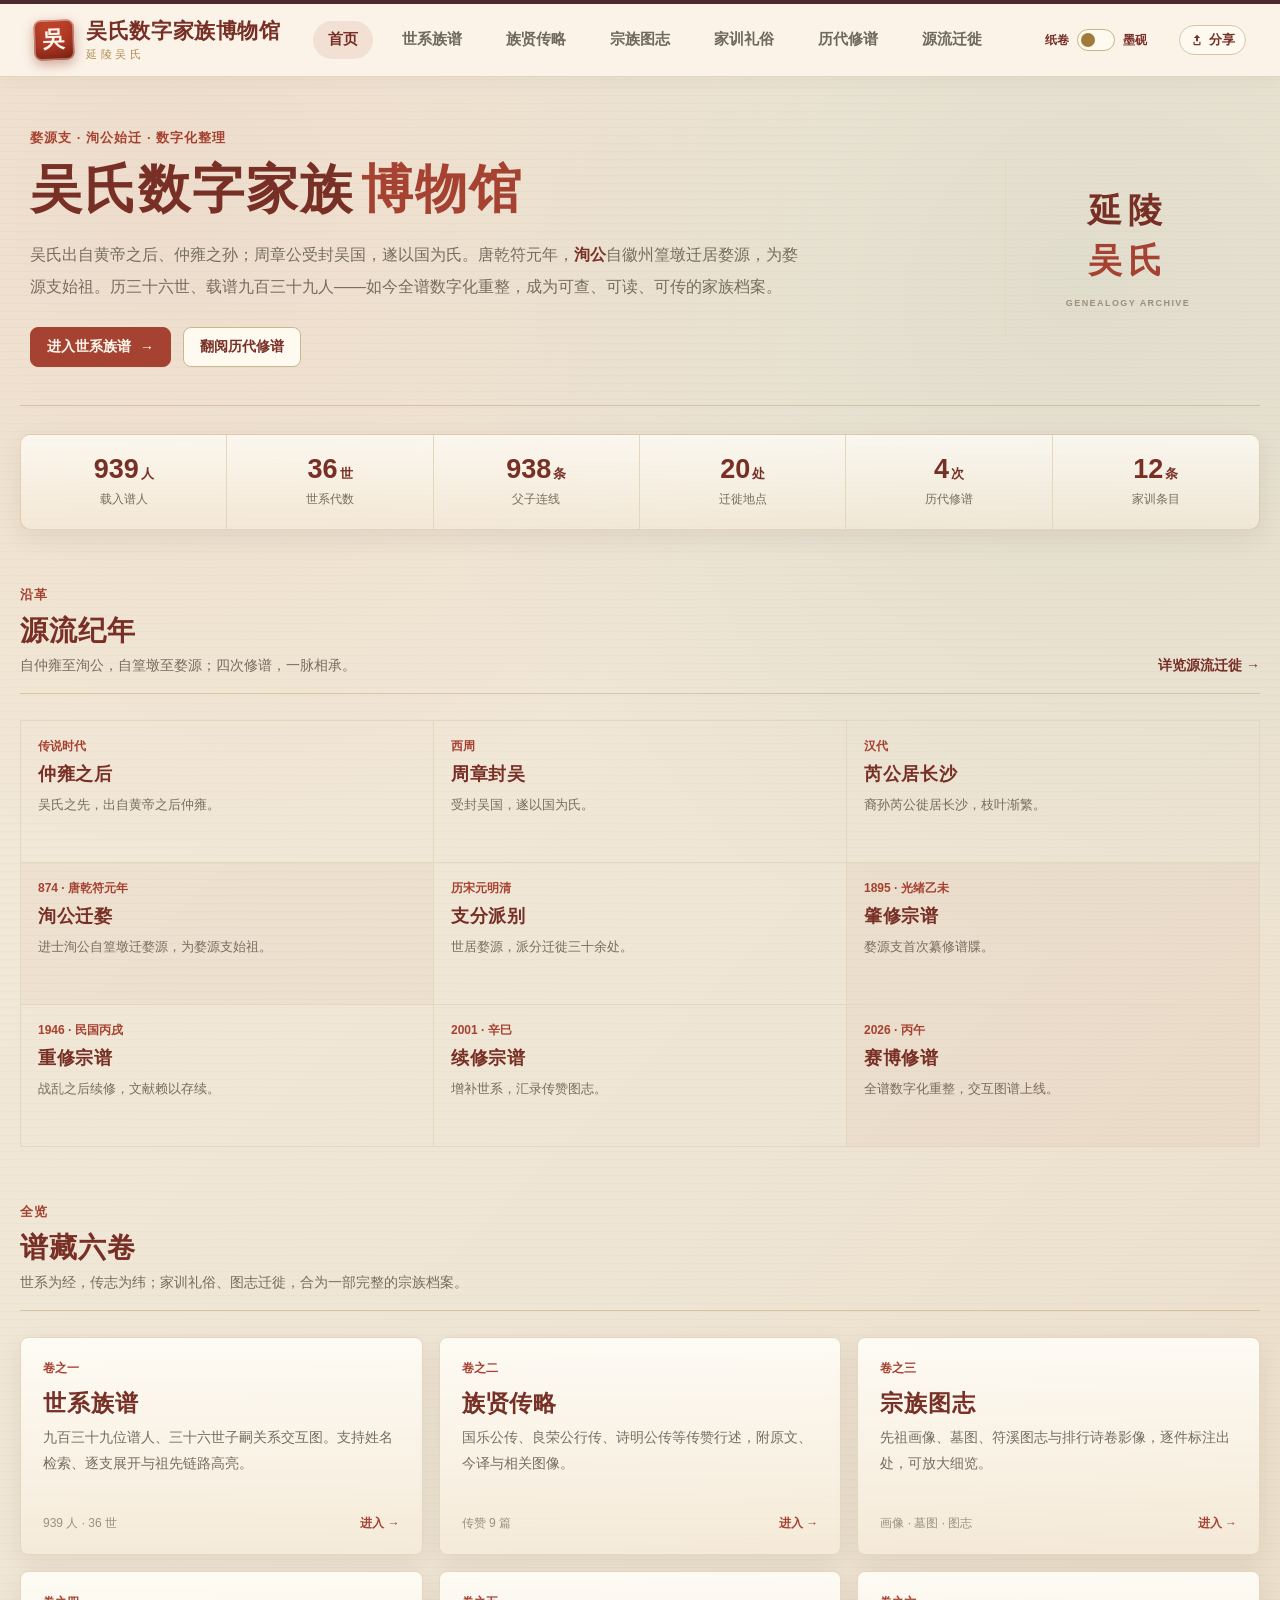
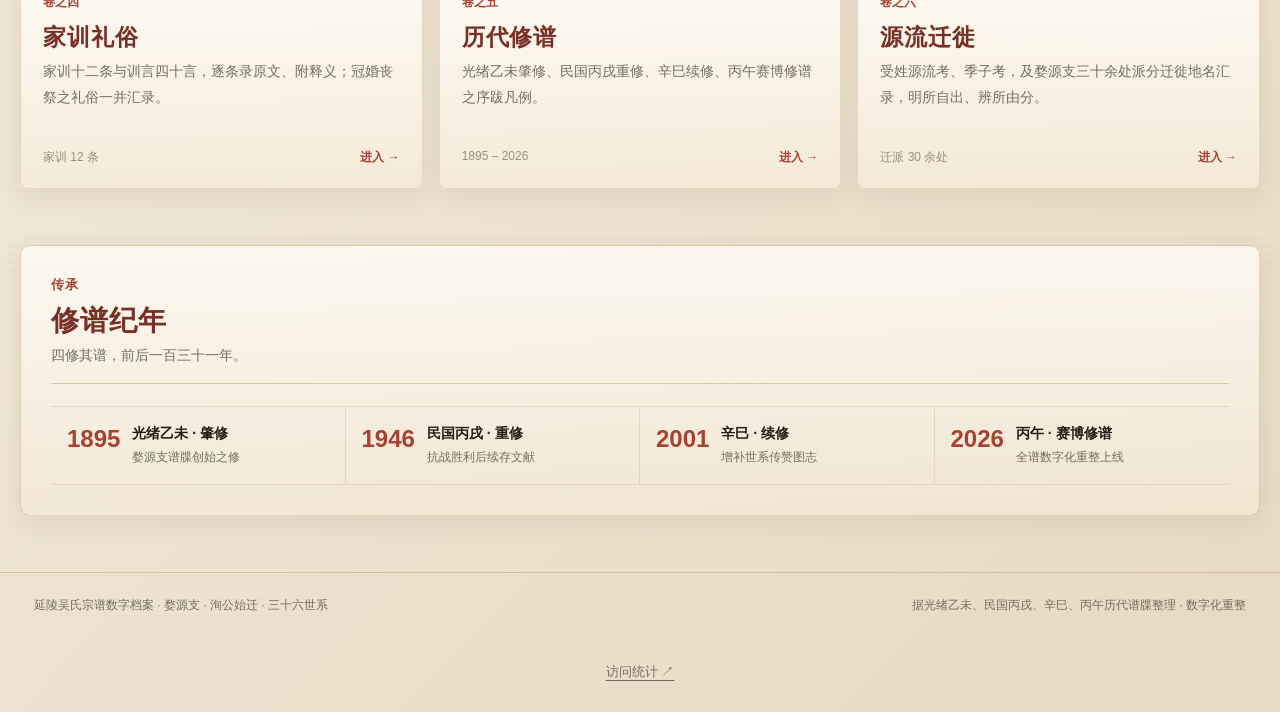
==== commit e722cc4d: "接入全站免费访问计数和简洁统计页" ====
--- a/index.html
+++ b/index.html
@@ -2,14 +2,14 @@
 <html lang="zh-CN">
 <head>
   <meta charset="utf-8" />
-  <meta name="viewport" content="width=device-width, initial-scale=1" />
+  <meta name="viewport" content="width=device-width, initial-scale=1, viewport-fit=cover" />
   <title>族谱人物子嗣关系交互图</title>
   <link rel="icon" href="assets/wu-genealogy-mark.svg?v=20260805" type="image/svg+xml" />
-  <link rel="stylesheet" href="assets/zongpu.css?v=20260710-mobile-toolbar" />
-  <link rel="stylesheet" href="assets/mobile-nav.css?v=20260818-nav-v3" />
-  <link rel="stylesheet" href="assets/paper-brand.css?v=20260928" />
-  <script defer src="assets/site-tools.js?v=20260928"></script>
-  <script defer src="assets/skin-switcher.js?v=20260928"></script>
+  <link rel="stylesheet" href="assets/zongpu.css?v=20260929-mobile-audit" />
+  <link rel="stylesheet" href="assets/mobile-nav.css?v=20260929-mobile-audit" />
+  <link rel="stylesheet" href="assets/paper-brand.css?v=20260929-mobile-audit" />
+  <script defer src="assets/site-tools.js?v=20261004-analytics"></script>
+  <script defer src="assets/skin-switcher.js?v=20260929-mobile-audit"></script>
   <script>if (!location.search && !location.hash) location.replace("./home.html");</script>
 </head>
 <body>
@@ -30,7 +30,7 @@
           <button id="sidebarCollapseBtn" class="icon-button" title="收起人物搜索" aria-label="收起人物搜索"><span aria-hidden="true"><svg viewBox="0 0 24 24" fill="none" stroke="currentColor" stroke-width="2" stroke-linecap="round" stroke-linejoin="round"><path d="m15 18-6-6 6-6"/></svg></span></button>
         </div>
         <p>节点只显示姓名与 ID。单击任意有子嗣的节点即可展开或收起其子节点；选中人物的祖先链路会以流动线条标出。</p>
-        <input id="search" class="search" placeholder="搜索姓名或 ID" autocomplete="off" />
+        <input id="search" class="search" type="search" aria-label="搜索姓名或 ID" placeholder="搜索姓名或 ID" autocomplete="off" enterkeyhint="search" />
         <div class="results" id="results"></div>
         <h2>图例</h2>
         <div class="legend">
@@ -93,6 +93,7 @@
     <aside class="detail" id="detailPane">
       <div class="side-inner">
         <div class="detail-heading">
+          <button id="detailCloseBtn" class="icon-button detail-close" type="button" title="收起人物详情" aria-label="收起人物详情"><span aria-hidden="true">×</span></button>
           <div class="detail-tags" id="detailTags" hidden></div>
           <h1 id="detailTitle">请选择人物</h1>
           <p id="detailMeta">点击图中人物后，这里显示用于核对关系的最小信息。</p>
@@ -145,6 +146,6 @@
   </div>
 
   <script src="assets/zongpu-data.js"></script>
-  <script src="assets/zongpu-app.js?v=20260928"></script>
+  <script src="assets/zongpu-app.js?v=20260929-mobile-audit"></script>
 </body>
 </html>
--- a/assets/zongpu.css
+++ b/assets/zongpu.css
@@ -1818,7 +1818,9 @@
       }
     }
 
-    @media (max-width: 760px) {
+    .detail-close { display: none; }
+
+    @media (max-width: 820px), (max-width: 1024px) and (max-height: 500px) {
       body {
         display: block;
         height: auto;
--- a/assets/mobile-nav.css
+++ b/assets/mobile-nav.css
@@ -1,4 +1,4 @@
-@media (max-width: 760px) {
+@media (max-width: 820px), (max-width: 1024px) and (max-height: 500px) {
   :root {
     --mobile-nav-height: 68px;
     --mobile-detail-peek: 112px;
@@ -6,6 +6,10 @@
 
   body {
     padding-bottom: calc(var(--mobile-nav-height) + env(safe-area-inset-bottom, 0px));
+  }
+
+  html {
+    scroll-padding-bottom: calc(var(--mobile-nav-height) + env(safe-area-inset-bottom, 0px) + 12px);
   }
 
   .site-header {
@@ -23,7 +27,7 @@
   .site-header-inner {
     display: block;
     min-height: 0;
-    padding: 5px max(6px, env(safe-area-inset-right, 0px)) max(5px, env(safe-area-inset-bottom, 0px)) max(6px, env(safe-area-inset-left, 0px));
+    padding: 5px max(6px, env(safe-area-inset-right, 0px)) calc(8px + env(safe-area-inset-bottom, 0px)) max(6px, env(safe-area-inset-left, 0px));
   }
 
   .site-brand {
@@ -141,16 +145,18 @@
   .canvas-command-bar {
     position: absolute;
     top: 12px;
-    right: 12px;
-    left: 12px;
+    right: max(8px, env(safe-area-inset-right, 0px));
+    left: max(8px, env(safe-area-inset-left, 0px));
     z-index: 2;
-    display: flex;
+    display: grid;
+    grid-template-columns: minmax(0, 3fr) 1px minmax(0, 1fr);
+    max-width: 420px;
     align-items: center;
-    gap: 5px;
-    padding: 6px;
-    overflow-x: auto;
+    gap: 4px;
+    padding: 5px;
+    overflow: visible;
     border: 1px solid var(--line-soft);
-    border-radius: 12px;
+    border-radius: 8px;
     background: linear-gradient(180deg, rgba(255, 250, 240, .94), rgba(247, 236, 218, .9));
     box-shadow: var(--shadow);
     scrollbar-width: none;
@@ -180,15 +186,19 @@
 
   .canvas-command-bar .canvas-toolbar {
     order: 1;
-    display: flex;
-    gap: 5px;
+    display: grid;
+    grid-template-columns: repeat(6, minmax(0, 1fr));
+    gap: 3px;
+    min-width: 0;
     max-width: none;
   }
 
   .canvas-command-bar .canvas-actions {
     order: 3;
-    display: flex;
-    gap: 5px;
+    display: grid;
+    grid-template-columns: repeat(2, minmax(0, 1fr));
+    gap: 3px;
+    min-width: 0;
   }
 
   .mobile-command-divider {
@@ -197,22 +207,24 @@
     flex: 0 0 1px;
     width: 1px;
     height: 28px;
-    margin: 0 2px;
+    margin: 0;
     background: rgba(184, 148, 97, .48);
   }
 
   .canvas-command-bar .canvas-toolbar button,
   .canvas-command-bar .canvas-actions button {
-    flex: 0 0 36px;
-    width: 36px;
-    height: 36px;
-    min-height: 36px;
+    width: 100%;
+    min-width: 0;
+    height: 40px;
+    min-height: 40px;
     padding: 0;
-    border-radius: 9px;
+    border-radius: 8px;
   }
 
   .sidebar {
     max-height: min(50svh, 420px);
+    flex: 0 0 auto;
+    overscroll-behavior: contain;
   }
 
   .sidebar .side-inner {
@@ -260,19 +272,21 @@
     grid-row: 2;
   }
 
-  .app.detail-hidden:not(.sidebar-hidden) {
+  .app.detail-hidden {
     display: flex;
     flex-direction: column;
-    min-height: calc(100svh - var(--mobile-nav-height) - env(safe-area-inset-bottom, 0px));
-  }
-
-  .app.detail-hidden:not(.sidebar-hidden) > main {
+    height: calc(100svh - var(--mobile-nav-height) - env(safe-area-inset-bottom, 0px));
+    min-height: 0;
+  }
+
+  .app.detail-hidden > main,
+  .app.detail-hidden.sidebar-hidden > main {
     flex: 1 1 auto;
     height: auto;
     min-height: 0;
   }
 
-  .app.detail-hidden:not(.sidebar-hidden) > main > #chart {
+  .app.detail-hidden > main > #chart {
     position: absolute;
     inset: 0;
     width: 100%;
@@ -280,6 +294,10 @@
     min-height: 0;
   }
 
+  .app.sidebar-hidden #chart {
+    min-height: 0;
+  }
+
   #sidebarOpenBtn .sidebar-open-arrow {
     display: none;
   }
@@ -289,7 +307,8 @@
   }
 
   #sidebarOpenBtn.sidebar-open {
-    bottom: calc(var(--mobile-nav-height) + 16px + env(safe-area-inset-bottom, 0px));
+    bottom: 16px;
+    left: max(14px, env(safe-area-inset-left, 0px));
     width: 44px;
     height: 44px;
     min-height: 44px;
@@ -301,7 +320,7 @@
   }
 
   .app.sidebar-hidden:not(.detail-hidden) > main {
-    height: calc(100svh - var(--mobile-nav-height) - var(--mobile-detail-peek));
+    height: calc(100svh - var(--mobile-nav-height) - env(safe-area-inset-bottom, 0px) - var(--mobile-detail-peek));
     min-height: 0;
   }
 
@@ -312,4 +331,25 @@
     border-top: 1px solid rgba(184, 148, 97, .36);
     box-shadow: 0 -10px 26px rgba(60, 44, 24, .08);
   }
+
+  .detail-heading {
+    padding-right: 48px;
+  }
+
+  .detail-close {
+    display: grid;
+    place-items: center;
+    position: absolute;
+    top: 0;
+    right: 0;
+    width: 44px;
+    height: 44px;
+    min-height: 44px;
+    font-size: 24px;
+    border-radius: 8px;
+  }
+
+  .app:not(.detail-hidden) ~ .share-link {
+    bottom: calc(var(--mobile-nav-height) + var(--mobile-detail-peek) + 16px + env(safe-area-inset-bottom, 0px));
+  }
 }
--- a/assets/paper-brand.css
+++ b/assets/paper-brand.css
@@ -5,4 +5,4 @@
 .paper-brand-copy strong{color:var(--accent-dark,#783026);font:700 21px/1.2 "Microsoft YaHei","PingFang SC","Hiragino Sans GB","Noto Sans CJK SC",Arial,sans-serif;letter-spacing:.03em}
 .paper-brand-copy small{color:#b08d4f;font-size:11px;font-weight:500;letter-spacing:.34em}
 .paper-brand:focus-visible{outline:2px solid #a64232;outline-offset:5px;border-radius:4px}
-@media(max-width:760px){.site-brand.paper-brand{display:none}}
+@media(max-width: 820px), (max-width: 1024px) and (max-height: 500px){.site-brand.paper-brand{display:none}}
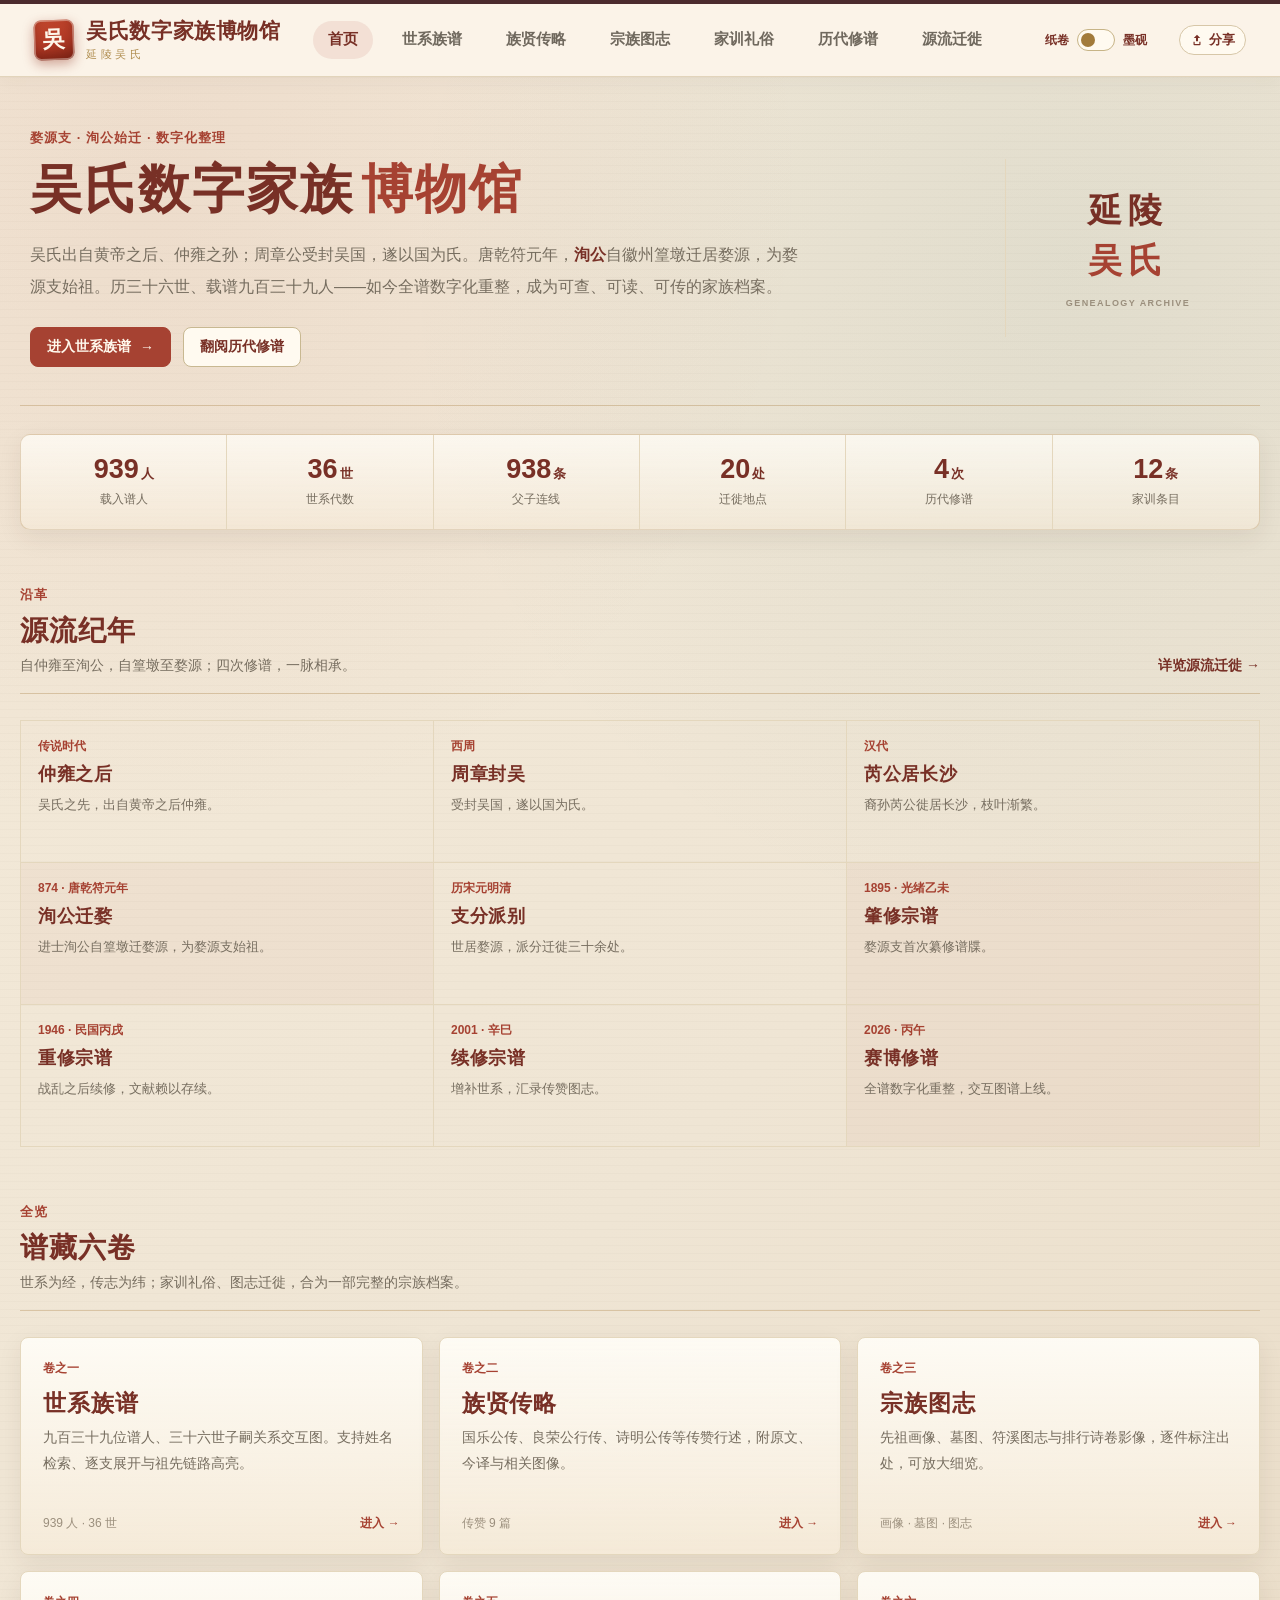
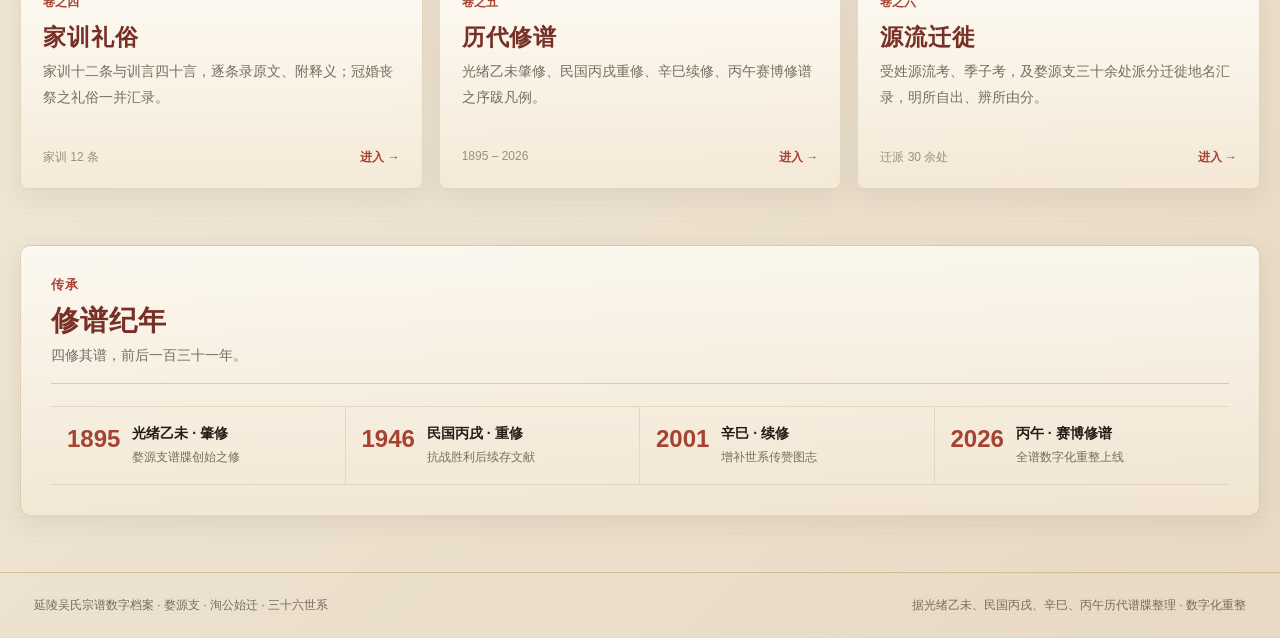
==== commit c2ab4fb3: "移除族谱网站上的统计入口和查看页" ====
--- a/index.html
+++ b/index.html
@@ -8,7 +8,7 @@
   <link rel="stylesheet" href="assets/zongpu.css?v=20260929-mobile-audit" />
   <link rel="stylesheet" href="assets/mobile-nav.css?v=20260929-mobile-audit" />
   <link rel="stylesheet" href="assets/paper-brand.css?v=20260929-mobile-audit" />
-  <script defer src="assets/site-tools.js?v=20261004-analytics"></script>
+  <script defer src="assets/site-tools.js?v=20261004-unlinked"></script>
   <script defer src="assets/skin-switcher.js?v=20260929-mobile-audit"></script>
   <script>if (!location.search && !location.hash) location.replace("./home.html");</script>
 </head>
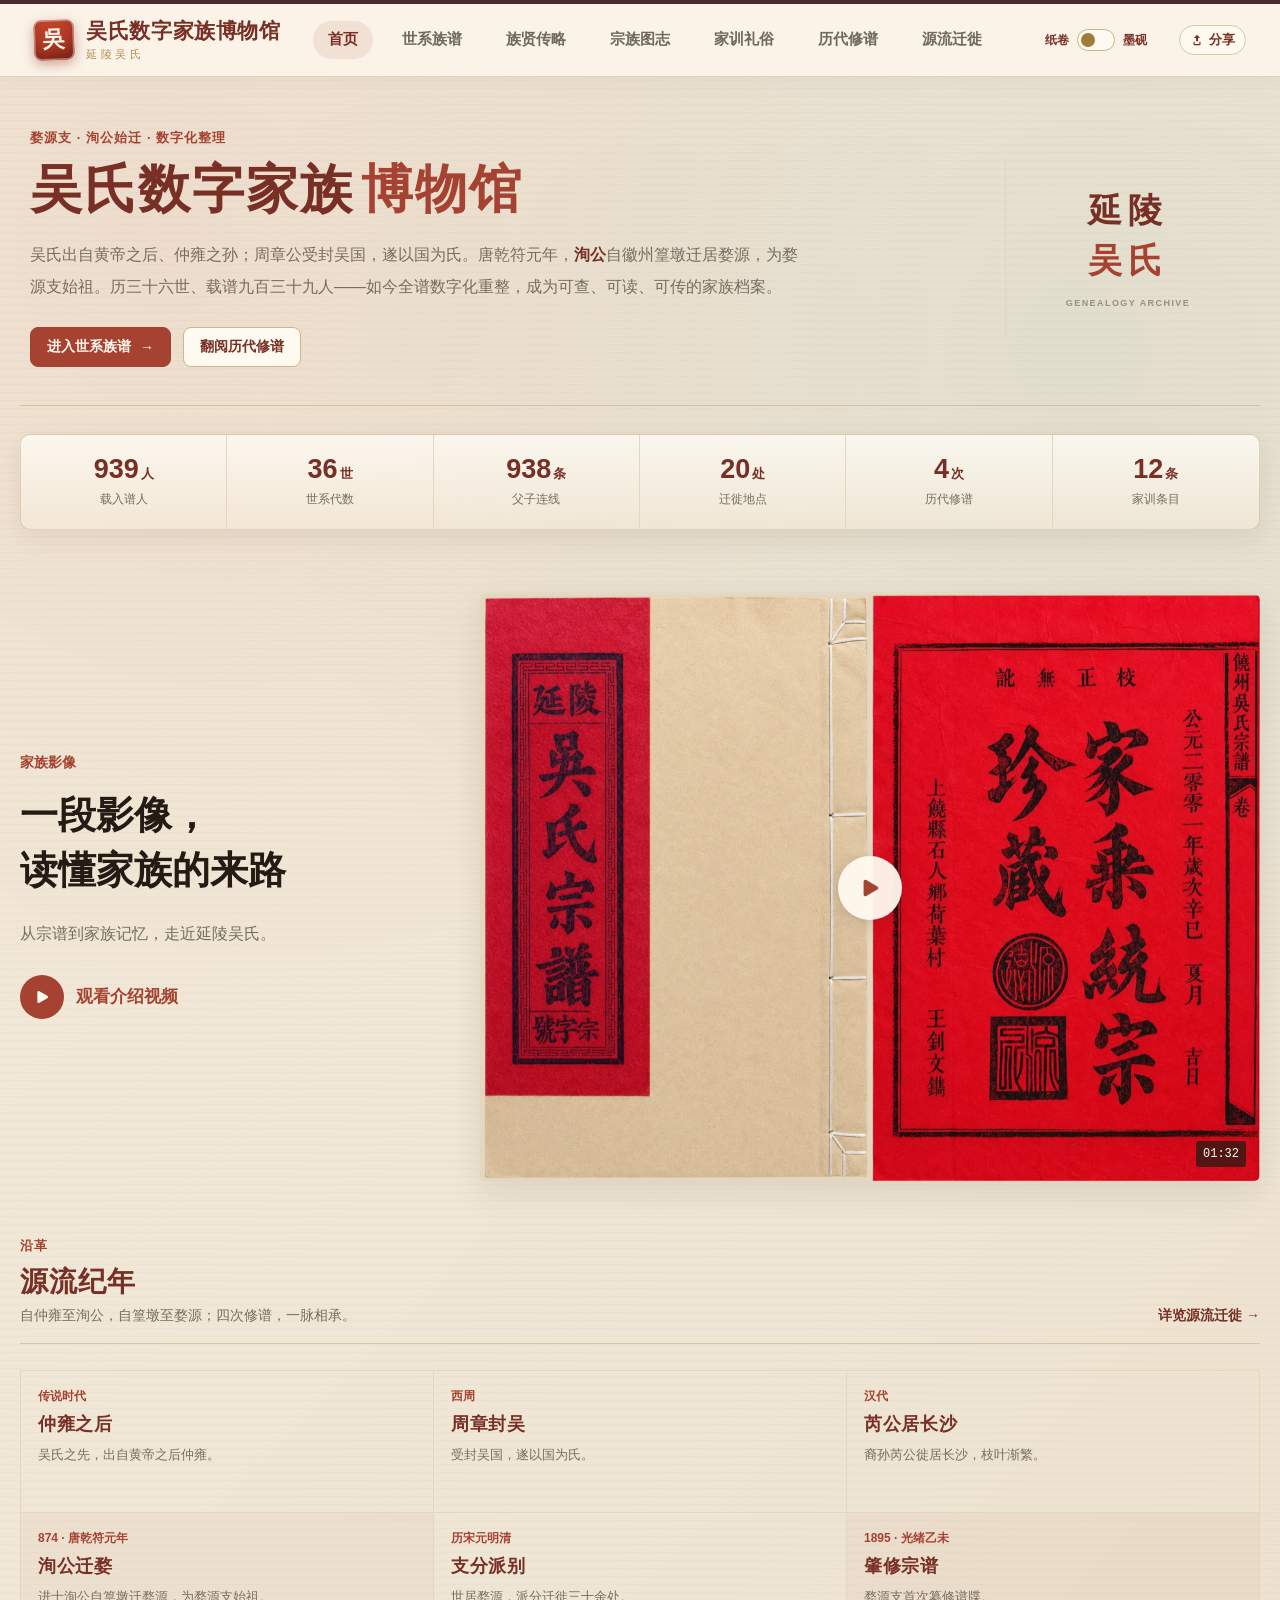
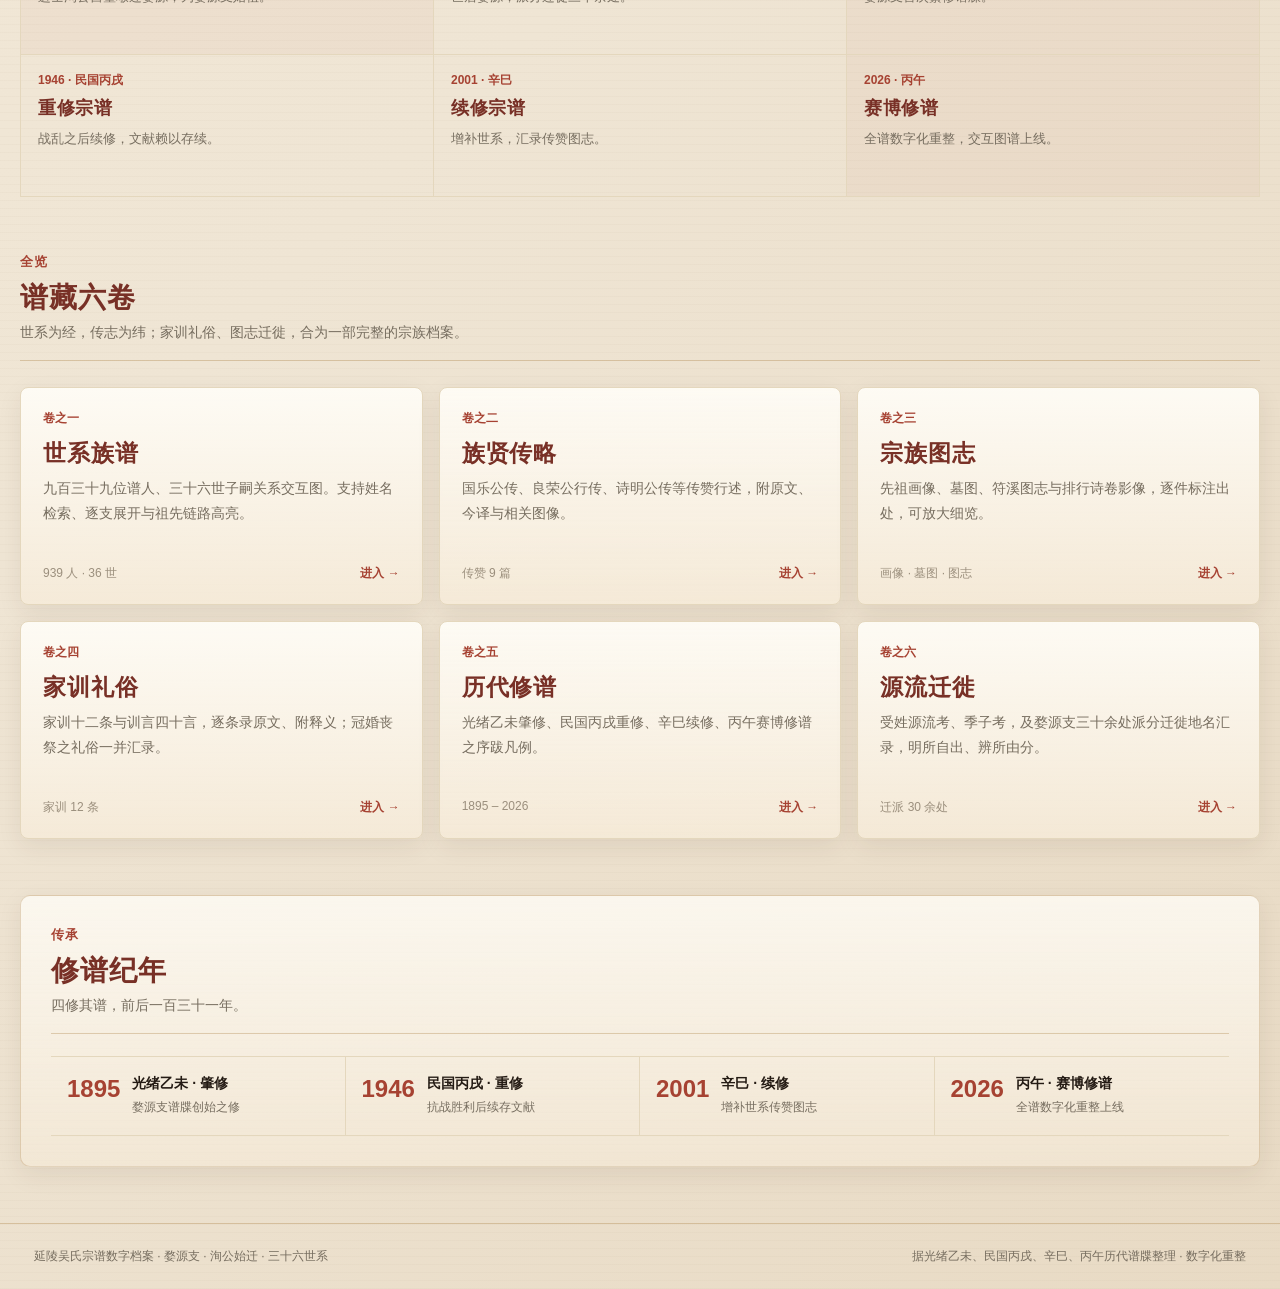
==== commit 160464a9: "添加首页及电脑端图谱宗族影像入口" ====
--- a/index.html
+++ b/index.html
@@ -8,7 +8,10 @@
   <link rel="stylesheet" href="assets/zongpu.css?v=20260929-mobile-audit" />
   <link rel="stylesheet" href="assets/mobile-nav.css?v=20260929-mobile-audit" />
   <link rel="stylesheet" href="assets/paper-brand.css?v=20260929-mobile-audit" />
-  <script defer src="assets/site-tools.js?v=20261004-unlinked"></script>
+  <link rel="stylesheet" href="assets/home-video.css?v=20261009" />
+  <link rel="stylesheet" href="assets/tree-video.css?v=20261009" />
+  <script defer src="assets/home-video.js?v=20261009-tree"></script>
+  <script defer src="assets/site-tools.js?v=20261004-events"></script>
   <script defer src="assets/skin-switcher.js?v=20260929-mobile-audit"></script>
   <script>if (!location.search && !location.hash) location.replace("./home.html");</script>
 </head>
@@ -39,6 +42,14 @@
           <span><i class="swatch adoption"></i>过继关系</span>
           <span><i class="swatch warn"></i>父 ID 有多个候选时的推定连线</span>
         </div>
+        <section class="tree-video-entry" aria-labelledby="tree-video-title">
+          <h2 id="tree-video-title">宗族影像</h2>
+          <button class="home-video-open tree-video-preview" type="button" aria-label="播放平台宣传视频" aria-controls="home-video-dialog" aria-haspopup="dialog">
+            <img src="assets/video/family-introduction-poster.webp" width="1200" height="902" alt="延陵吴氏宗谱封面与扉页" loading="lazy" decoding="async" />
+            <span class="home-video-play" aria-hidden="true"><svg class="home-video-icon" viewBox="0 0 24 24" fill="currentColor"><path d="M5 5a2 2 0 0 1 3.008-1.728l11.997 6.998a2 2 0 0 1 .003 3.458l-12 7A2 2 0 0 1 5 19z" /></svg></span>
+            <span class="tree-video-caption" aria-hidden="true"><span>观看宣传片</span><small>01:32</small></span>
+          </button>
+        </section>
       </div>
     </aside>
     <main>
@@ -145,7 +156,15 @@
     </div>
   </div>
 
-  <script src="assets/zongpu-data.js"></script>
-  <script src="assets/zongpu-app.js?v=20260929-mobile-audit"></script>
+  <script src="assets/zongpu-data.js?v=20261005-parent-fix"></script>
+  <script src="assets/zongpu-app.js?v=20261004-events"></script>
+  <dialog class="home-video-dialog" id="home-video-dialog" data-desktop-only aria-labelledby="home-video-dialog-title">
+    <div class="home-video-dialog-head">
+      <strong id="home-video-dialog-title">吴氏数字家族博物馆 · 介绍视频</strong>
+      <button class="home-video-close" type="button" aria-label="关闭视频" title="关闭视频"><svg class="home-video-close-icon" viewBox="0 0 24 24" fill="none" stroke="currentColor" stroke-width="1.6" stroke-linecap="round" stroke-linejoin="round" aria-hidden="true"><path d="M18 6 6 18" /><path d="m6 6 12 12" /></svg></button>
+    </div>
+    <video class="home-video-player" controls playsinline preload="none" data-src="assets/video/family-introduction.mp4" aria-label="吴氏数字家族博物馆介绍视频"></video>
+    <p class="home-video-error" role="status" hidden>视频暂时无法加载。<button class="home-video-retry" type="button">重新加载</button></p>
+  </dialog>
 </body>
 </html>
--- a/assets/home-video.css
+++ b/assets/home-video.css
@@ -0,0 +1,221 @@
+.home-video-section {
+  --video-accent: var(--accent, #b23a26);
+  --video-ink: var(--ink, #1d262f);
+  --video-muted: var(--muted, #766d5f);
+  display: grid;
+  grid-template-columns: 0.7fr 1.3fr;
+  align-items: center;
+  gap: 40px;
+  margin: 64px 0 0;
+}
+.home-ink .home-video-section {
+  --video-accent: var(--cinnabar);
+  --video-ink: var(--text-strong);
+  width: min(1360px, calc(100% - 48px));
+  margin: 72px auto 0;
+}
+.home-video-copy { min-width: 0; }
+.home-ink .home-video-section h2 { font-size: 48px; }
+.home-ink .home-video-kicker { display: flex; align-items: center; gap: 16px; color: var(--gold-deep); }
+.home-ink .home-video-kicker::before { content: ""; width: 32px; height: 1px; background: currentColor; }
+.home-video-kicker {
+  margin: 0 0 16px;
+  color: var(--video-accent);
+  font-size: 14px;
+  font-weight: 700;
+  letter-spacing: 0;
+}
+.home-video-section h2 {
+  margin: 0;
+  color: var(--video-ink);
+  font-family: var(--serif, "Songti SC", "STSong", "SimSun", serif);
+  font-size: 38px;
+  font-weight: 800;
+  line-height: 1.45;
+  letter-spacing: 0;
+}
+.home-video-description {
+  margin: 20px 0 24px;
+  color: var(--video-muted);
+  font-size: 16px;
+  line-height: 1.9;
+}
+.home-video-open {
+  appearance: none;
+  font: inherit;
+  letter-spacing: 0;
+  cursor: pointer;
+  -webkit-tap-highlight-color: transparent;
+}
+.home-video-action {
+  display: inline-flex;
+  align-items: center;
+  gap: 12px;
+  min-height: 48px;
+  padding: 0;
+  border: 0;
+  background: none;
+  color: var(--video-accent);
+  font-size: 17px;
+  font-weight: 700;
+}
+.home-video-play {
+  display: grid;
+  place-items: center;
+  flex-shrink: 0;
+  width: 44px;
+  height: 44px;
+  border-radius: 50%;
+  background: var(--video-accent);
+  color: #fffaf0;
+}
+.home-video-icon {
+  display: block;
+  width: 16px;
+  height: 16px;
+}
+.home-video-preview {
+  position: relative;
+  display: block;
+  width: 100%;
+  min-width: 0;
+  aspect-ratio: 1200 / 902;
+  padding: 0;
+  overflow: hidden;
+  border: 0;
+  border-radius: 6px;
+  background: #e4d7bd;
+  box-shadow: 0 12px 32px rgba(36, 27, 20, 0.09);
+}
+.home-video-preview img {
+  display: block;
+  width: 100%;
+  height: 100%;
+  object-fit: contain;
+}
+.home-video-preview .home-video-play {
+  position: absolute;
+  top: 50%;
+  left: 50%;
+  width: 64px;
+  height: 64px;
+  transform: translate(-50%, -50%);
+  background: rgba(255, 250, 240, 0.94);
+  color: var(--video-accent);
+  box-shadow: 0 4px 16px rgba(36, 27, 20, 0.15);
+  transition: background 160ms ease, box-shadow 160ms ease;
+}
+.home-video-preview .home-video-icon { width: 22px; height: 22px; }
+.home-video-duration {
+  position: absolute;
+  right: 14px;
+  bottom: 14px;
+  padding: 4px 7px;
+  border-radius: 3px;
+  background: rgba(36, 27, 20, 0.74);
+  color: #fffaf0;
+  font: 12px/1.5 ui-monospace, monospace;
+  font-variant-numeric: tabular-nums;
+}
+.home-video-open:focus-visible,
+.home-video-close:focus-visible,
+.home-video-retry:focus-visible {
+  outline: 2px solid var(--accent, #b23a26);
+  outline-offset: 5px;
+}
+@media (hover: hover) {
+  .home-video-action:hover { opacity: 0.8; }
+  .home-video-preview:hover .home-video-play {
+    background: #fffaf0;
+    box-shadow: 0 4px 22px rgba(36, 27, 20, 0.24);
+  }
+}
+html.home-video-opened { overflow: hidden; }
+body.home-video-opened { position: fixed; width: 100%; overflow: hidden; }
+.home-video-dialog {
+  box-sizing: border-box;
+  width: min(1080px, calc(100% - 32px));
+  max-width: none;
+  max-height: calc(100dvh - 32px);
+  padding: 0;
+  border: 1px solid var(--line-soft, #e4d7bd);
+  border-radius: 8px;
+  background: var(--paper-raised, #fffaf0);
+  color: var(--text-strong, #241b14);
+  box-shadow: 0 24px 80px rgba(0, 0, 0, 0.24);
+}
+.home-video-dialog::backdrop { background: rgba(17, 21, 25, 0.76); }
+.home-video-dialog-head {
+  display: flex;
+  align-items: center;
+  justify-content: space-between;
+  gap: 12px;
+  min-height: 64px;
+  padding: 6px 12px 6px 24px;
+}
+.home-video-dialog-head strong {
+  font-family: var(--serif, "Songti SC", "STSong", "SimSun", serif);
+  font-size: 17px;
+  font-weight: 700;
+  line-height: 1.6;
+  letter-spacing: 0;
+}
+.home-video-close {
+  display: grid;
+  place-items: center;
+  flex-shrink: 0;
+  width: 44px;
+  height: 44px;
+  padding: 0;
+  border: 0;
+  border-radius: 4px;
+  background: none;
+  color: var(--accent, #b23a26);
+  cursor: pointer;
+}
+.home-video-close:hover { background: rgba(178, 58, 38, 0.07); }
+.home-video-close-icon {
+  display: block;
+  width: 22px;
+  height: 22px;
+}
+.home-video-player {
+  display: block;
+  width: 100%;
+  max-height: calc(100dvh - 128px);
+  aspect-ratio: 16 / 9;
+  background: #111;
+  object-fit: contain;
+}
+.home-video-error {
+  margin: 0;
+  padding: 14px 20px;
+  font-size: 14px;
+  line-height: 1.7;
+}
+.home-video-error[hidden] { display: none; }
+.home-video-retry {
+  margin-left: 8px;
+  padding: 6px 8px;
+  border: 0;
+  background: none;
+  color: var(--accent, #b23a26);
+  font: inherit;
+  text-decoration: underline;
+  text-underline-offset: 3px;
+  cursor: pointer;
+}
+@media (max-width: 820px), (max-width: 1024px) and (max-height: 500px) {
+  .home-video-section { grid-template-columns: minmax(0, 1fr); gap: 24px; margin-top: 42px; }
+  .home-ink .home-video-section { margin-top: 42px; }
+  .home-video-section h2, .home-ink .home-video-section h2 { font-size: 30px; line-height: 1.5; }
+  .home-video-kicker { margin-bottom: 10px; }
+  .home-video-description { margin: 14px 0 16px; font-size: 15px; }
+  .home-video-preview .home-video-play { width: 56px; height: 56px; }
+  .home-video-dialog { width: calc(100% - 24px); max-height: calc(100dvh - 24px); }
+  .home-video-dialog-head { min-height: 60px; padding: 6px 6px 6px 16px; }
+  .home-video-dialog-head strong { font-size: 15px; }
+}
+@media (prefers-reduced-motion: reduce) {
+  .home-video-preview .home-video-play { transition: none; }
+}
--- a/assets/tree-video.css
+++ b/assets/tree-video.css
@@ -0,0 +1,68 @@
+.tree-video-entry {
+  margin-top: 24px;
+  padding-top: 20px;
+  border-top: 1px solid var(--line-soft);
+}
+.tree-video-entry h2 { margin: 0 0 12px; }
+.tree-video-preview {
+  position: relative;
+  display: block;
+  width: 100%;
+  aspect-ratio: 4 / 3;
+  padding: 0;
+  overflow: hidden;
+  border: 1px solid var(--line-soft);
+  border-radius: 8px;
+  background: var(--paper, #fbf6ea);
+  cursor: pointer;
+}
+.tree-video-preview img {
+  display: block;
+  width: 100%;
+  height: 100%;
+  object-fit: contain;
+}
+.tree-video-preview::after {
+  content: "";
+  position: absolute;
+  inset: 50% 0 0;
+  background: linear-gradient(transparent, rgba(17, 21, 25, .72));
+  pointer-events: none;
+}
+.tree-video-preview .home-video-play {
+  position: absolute;
+  z-index: 1;
+  top: 50%;
+  left: 50%;
+  width: 48px;
+  height: 48px;
+  transform: translate(-50%, -50%);
+  background: var(--cinnabar, var(--accent, #b23a26));
+  box-shadow: 0 3px 16px rgba(17, 21, 25, .3);
+}
+.tree-video-caption {
+  position: absolute;
+  z-index: 1;
+  inset: auto 12px 12px;
+  display: flex;
+  align-items: center;
+  justify-content: space-between;
+  gap: 8px;
+  color: #fffaf0;
+  font-size: 13px;
+  line-height: 1.5;
+}
+.tree-video-caption small { flex: none; font-size: 12px; }
+.tree-video-preview:focus-visible {
+  outline: 2px solid var(--cinnabar, var(--accent, #b23a26));
+  outline-offset: 4px;
+}
+@media (hover: hover) {
+  .tree-video-preview:hover .home-video-play {
+    background: var(--cinnabar-deep, var(--accent-dark, #783026));
+  }
+}
+@media (max-width: 820px), (max-width: 1024px) and (max-height: 500px), (hover: none) and (pointer: coarse) {
+  .tree-video-entry { display: none; }
+}
+@media print { .tree-video-entry { display: none; } }
